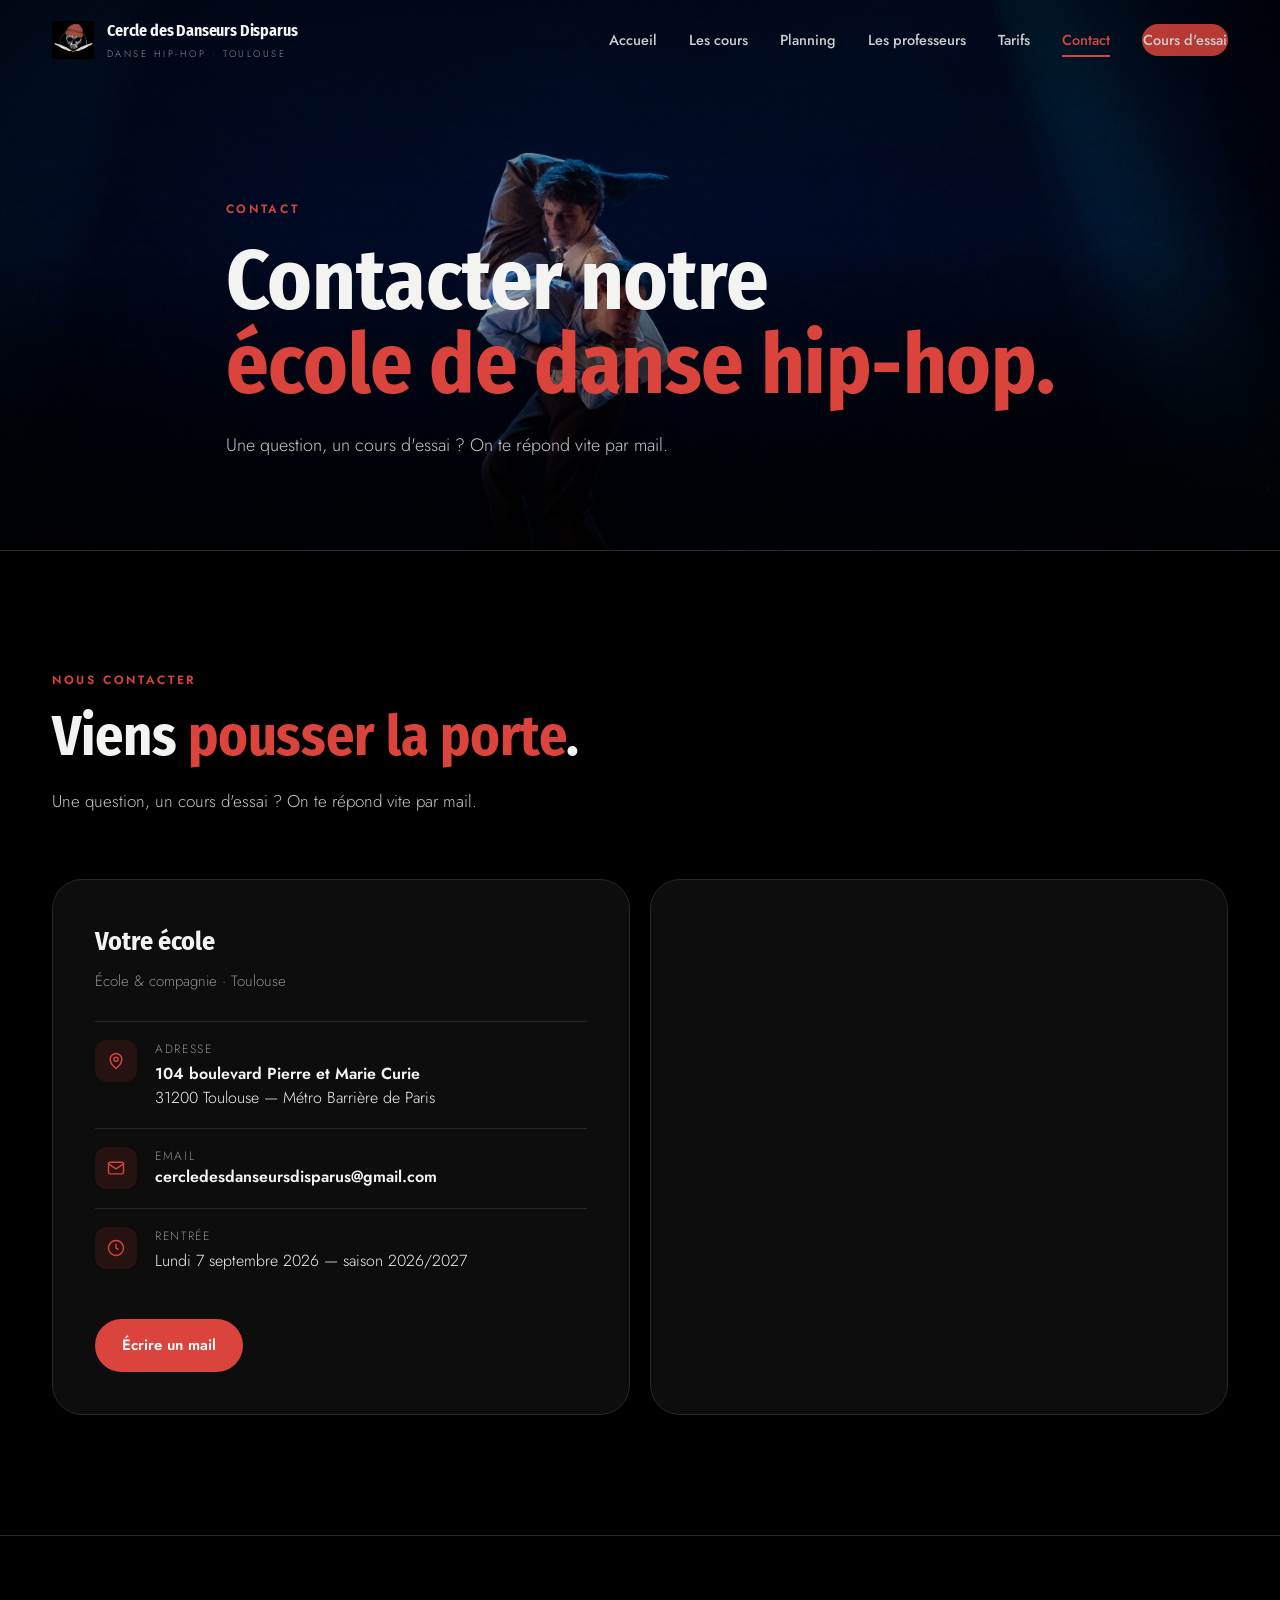
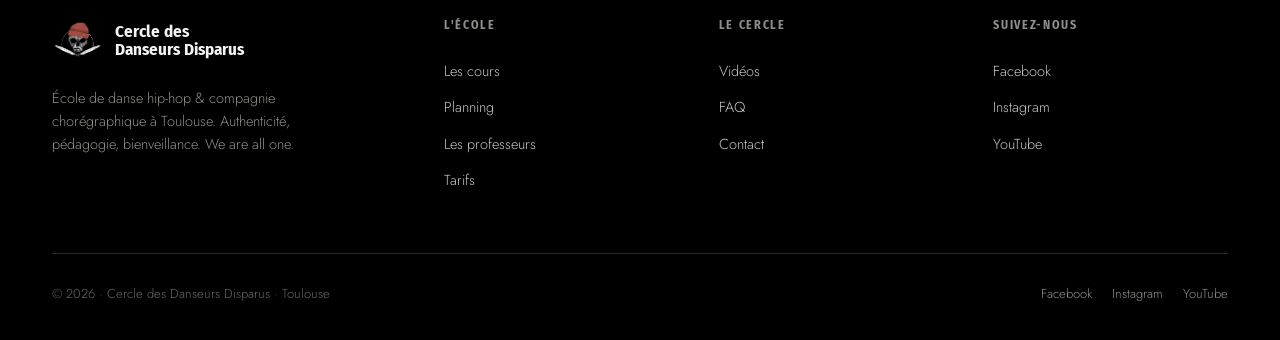
==== contact.html @ e3a316b2 "Add files via upload" ====
<!DOCTYPE html>
<html lang="fr">
<head>
<meta charset="UTF-8" />
<meta name="viewport" content="width=device-width, initial-scale=1.0" />
<meta name="description" content="Contactez le Cercle des Danseurs Disparus, école de danse hip-hop à Toulouse : adresse, email et plan d'accès pour réserver votre cours d'essai gratuit." />
<title>Contact — École de Danse Hip-Hop à Toulouse | Le Cercle</title>
<link rel="icon" href="assets/logo.png" type="image/png" />
<link rel="canonical" href="https://cercledesdanseursdisparus.fr/contact.html" />
<meta property="og:type" content="website" />
<meta property="og:site_name" content="Cercle des Danseurs Disparus" />
<meta property="og:title" content="Contact — École de Danse Hip-Hop à Toulouse | Le Cercle" />
<meta property="og:description" content="Contactez le Cercle des Danseurs Disparus, école de danse hip-hop à Toulouse : adresse, email et plan d'accès pour réserver votre cours d'essai gratuit." />
<meta property="og:image" content="https://cercledesdanseursdisparus.fr/assets/gal-21.jpg" />
<meta property="og:url" content="https://cercledesdanseursdisparus.fr/contact.html" />
<meta property="og:locale" content="fr_FR" />
<meta name="twitter:card" content="summary_large_image" />
<meta name="twitter:title" content="Contact — École de Danse Hip-Hop à Toulouse | Le Cercle" />
<meta name="twitter:description" content="Contactez le Cercle des Danseurs Disparus, école de danse hip-hop à Toulouse : adresse, email et plan d'accès pour réserver votre cours d'essai gratuit." />
<meta name="twitter:image" content="https://cercledesdanseursdisparus.fr/assets/gal-21.jpg" />
<script type="application/ld+json">
{
  "@context": "https://schema.org",
  "@type": ["EducationalOrganization", "LocalBusiness"],
  "@id": "https://cercledesdanseursdisparus.fr/#organization",
  "name": "Cercle des Danseurs Disparus",
  "alternateName": "C3D",
  "description": "\u00c9cole de danse hip-hop et compagnie chor\u00e9graphique \u00e0 Toulouse depuis 2015 : break, house, urban contemporain, floorwork et \u00e9veil danse pour enfants, ados et adultes.",
  "url": "https://cercledesdanseursdisparus.fr/",
  "logo": "https://cercledesdanseursdisparus.fr/assets/logo.png",
  "image": "https://cercledesdanseursdisparus.fr/assets/gal-13.jpg",
  "email": "cercledesdanseursdisparus@gmail.com",
  "foundingDate": "2015",
  "address": {
    "@type": "PostalAddress",
    "streetAddress": "104 boulevard Pierre et Marie Curie",
    "postalCode": "31200",
    "addressLocality": "Toulouse",
    "addressCountry": "FR"
  },
  "areaServed": { "@type": "City", "name": "Toulouse" },
  "sameAs": [
    "https://www.facebook.com/p/Cercle-des-danseurs-disparus",
    "https://www.instagram.com/cercledesdanseursdisparus/",
    "https://www.youtube.com/@cercledesdanseursdisparus2920"
  ]
}
</script>
<link rel="stylesheet" href="moderne.css" />
</head>
<body>

<header class="mnav">
  <div class="mnav-in">
    <a class="mbrand" href="index.html"><img src="assets/logo.png" alt="C3D" /><div><b>Cercle des Danseurs Disparus</b><span>Danse hip-hop · Toulouse</span></div></a>
    <nav class="mmenu">
      <a href="index.html">Accueil</a>
      <a href="cours.html">Les cours</a>
      <a href="planning.html">Planning</a>
      <a href="professeurs.html">Les professeurs</a>
      <a href="tarifs.html">Tarifs</a>
      <a href="contact.html" class="active">Contact</a>
      <a class="btn btn-red" href="contact.html">Cours d'essai</a>
    </nav>
    <button class="mburger" aria-label="Menu">☰</button>
  </div>
</header>

<!-- PAGE HEADER -->
<section class="phead has-photo">
  <div class="phead-bg"><img src="assets/gal-21.jpg" alt="Le Cercle des Danseurs Disparus"  loading="eager" fetchpriority="high" /></div>
  <div class="container">
    <span class="kicker">Contact</span>
    <h1>Contacter notre <br /><em>école de danse hip-hop.</em></h1>
    <p>Une question, un cours d'essai ? On te répond vite par mail.</p>
  </div>
</section>

<!-- CONTACT -->
<section class="section" id="contact">
  <div class="container">
    <div class="shead reveal">
      <span class="kicker">Nous contacter</span>
      <h2>Viens <em>pousser la porte</em>.</h2>
      <p>Une question, un cours d'essai ? On te répond vite par mail.</p>
    </div>
    <div class="contact-grid reveal">
      <div class="cbox">
        <h3>Votre école</h3>
        <div class="sub">École &amp; compagnie · Toulouse</div>
        <div class="crow"><span class="ci"><svg viewBox="0 0 24 24"><path d="M12 21s-7-5.5-7-11a7 7 0 0 1 14 0c0 5.5-7 11-7 11z"/><circle cx="12" cy="10" r="2.5"/></svg></span><div><div class="k">Adresse</div><div class="v"><b>104 boulevard Pierre et Marie Curie</b><br />31200 Toulouse — Métro Barrière de Paris</div></div></div>
        <div class="crow"><span class="ci"><svg viewBox="0 0 24 24"><rect x="3" y="5" width="18" height="14" rx="2"/><path d="M3 7l9 6 9-6"/></svg></span><div><div class="k">Email</div><a class="v" href="mailto:cercledesdanseursdisparus@gmail.com"><b>cercledesdanseursdisparus@gmail.com</b></a></div></div>
        <div class="crow"><span class="ci"><svg viewBox="0 0 24 24"><circle cx="12" cy="12" r="9"/><path d="M12 7v5l3 2"/></svg></span><div><div class="k">Rentrée</div><div class="v">Lundi 7 septembre 2026 — saison 2026/2027</div></div></div>
        <div class="cbtns">
          <a class="btn btn-red" href="mailto:cercledesdanseursdisparus@gmail.com">Écrire un mail</a>
        </div>
      </div>
      <div class="cmap">
        <iframe title="Plan d'accès" loading="lazy" src="https://maps.google.com/maps?q=104%20boulevard%20Pierre%20et%20Marie%20Curie%2031200%20Toulouse&t=&z=15&ie=UTF8&iwloc=&output=embed"></iframe>
      </div>
    </div>
  </div>
</section>

<footer class="mfoot">
  <div class="container">
    <div class="mfoot-top">
      <div>
        <div class="fb"><img src="assets/logo.png" alt="C3D" /><b>Cercle des<br />Danseurs Disparus</b></div>
        <p class="fdesc">École de danse hip-hop &amp; compagnie chorégraphique à Toulouse. Authenticité, pédagogie, bienveillance. We are all one.</p>
      </div>
      <div class="fcol"><h5>L'école</h5><a href="cours.html">Les cours</a><a href="planning.html">Planning</a><a href="professeurs.html">Les professeurs</a><a href="tarifs.html">Tarifs</a></div>
      <div class="fcol"><h5>Le Cercle</h5><a href="index.html#videos">Vidéos</a><a href="index.html#faq">FAQ</a><a href="contact.html">Contact</a></div>
      <div class="fcol"><h5>Suivez-nous</h5><a href="https://www.facebook.com/p/Cercle-des-danseurs-disparus" target="_blank" rel="noopener">Facebook</a><a href="https://www.instagram.com/cercledesdanseursdisparus/" target="_blank" rel="noopener">Instagram</a><a href="https://www.youtube.com/@cercledesdanseursdisparus2920" target="_blank" rel="noopener">YouTube</a></div>
    </div>
    <div class="mfoot-bot">
      <span>© 2026 · Cercle des Danseurs Disparus · Toulouse</span>
      <div class="socials"><a href="https://www.facebook.com/p/Cercle-des-danseurs-disparus" target="_blank" rel="noopener">Facebook</a><a href="https://www.instagram.com/cercledesdanseursdisparus/" target="_blank" rel="noopener">Instagram</a><a href="https://www.youtube.com/@cercledesdanseursdisparus2920" target="_blank" rel="noopener">YouTube</a></div>
    </div>
  </div>
</footer>


<script src="moderne.js"></script>
</body>
</html>
---- moderne.css ----
/* ============ C3D · Proposition Moderne · feuille partagée ============ */
@import url('https://fonts.googleapis.com/css2?family=Fira+Sans+Condensed:wght@300;400;500;600;700&family=Jost:wght@300;400;500;600&display=swap');

:root{
  --ink:#000000;
  --coal:#0d0d0d;
  --coal2:#181818;
  --paper:#f3f3f1;
  --paper2:#e7e7e3;
  --white:#fff;
  --red:#da443c;
  --rust:#b5352c;
  --ember:#e8736a;
  --line:#272727;
  --line-soft:rgba(243,243,241,.12);
  --mut:#8f8f8a;
  --mut2:#666662;
  /* compagnie (code couleur cassé) */
  --bone:#f4f4f2;
  --bone2:#e3e3df;
  --umber:#0f0f0f;
  --sand:#da443c;
  --r:22px;
  --rl:30px;
  --maxw:1240px;
  --ease:cubic-bezier(.22,.61,.36,1);
}
*{margin:0;padding:0;box-sizing:border-box}
html{scroll-behavior:smooth}
body{
  background:var(--ink);color:var(--paper);
  font-family:'Jost',system-ui,sans-serif;font-weight:300;
  -webkit-font-smoothing:antialiased;overflow-x:hidden;line-height:1.55;
}
a{color:inherit;text-decoration:none}
img{display:block;max-width:100%}
.display{font-family:'Fira Sans Condensed',sans-serif}
.serif{font-family:'Fira Sans Condensed',sans-serif}
.red{color:var(--red)}
.container{max-width:var(--maxw);margin:0 auto;padding:0 32px}
.kicker{font-size:12px;font-weight:600;letter-spacing:.22em;text-transform:uppercase;color:var(--red)}
.kicker.muted{color:var(--mut)}

/* ---------- buttons ---------- */
.btn{font-family:'Jost';font-weight:600;font-size:15px;padding:14px 26px;border-radius:999px;
  display:inline-flex;align-items:center;gap:10px;transition:.25s var(--ease);cursor:pointer;border:1px solid transparent;white-space:nowrap}
.btn .ar{transition:transform .25s var(--ease)}
.btn:hover .ar{transform:translateX(4px)}
.btn-red{background:var(--red);color:#fff}
.btn-red:hover{background:var(--rust)}
.btn-light{background:var(--paper);color:var(--ink)}
.btn-light:hover{background:#fff}
.btn-ghost{border-color:var(--line-soft);color:var(--paper)}
.btn-ghost:hover{border-color:var(--paper);background:rgba(244,241,234,.05)}
.btn-dark{background:var(--ink);color:#fff}
.btn-dark:hover{background:var(--coal2)}

/* ---------- nav ---------- */
.mnav{position:fixed;top:0;left:0;right:0;z-index:80;transition:background .35s,border-color .35s,backdrop-filter .35s;border-bottom:1px solid transparent}
.mnav.solid{background:rgba(12,11,10,.8);backdrop-filter:blur(14px);border-bottom-color:var(--line-soft)}
.mnav-in{display:flex;align-items:center;justify-content:space-between;height:80px;max-width:var(--maxw);margin:0 auto;padding:0 32px}
.mbrand{display:flex;align-items:center;gap:13px}
.mbrand img{width:42px;height:42px;object-fit:contain}
.mbrand b{font-family:'Fira Sans Condensed',sans-serif;font-weight:700;font-size:16px;letter-spacing:-.01em;line-height:1}
.mbrand span{font-size:9.5px;letter-spacing:.26em;color:var(--mut);text-transform:uppercase;display:block;margin-top:3px}
.mmenu{display:flex;align-items:center;gap:32px}
.mmenu a{font-size:14.5px;font-weight:500;color:var(--paper);opacity:.84;transition:.2s;position:relative;padding:4px 0}
.mmenu a:hover,.mmenu a.active{opacity:1;color:var(--red)}
.mmenu a.active::after{content:"";position:absolute;left:0;right:0;bottom:-2px;height:2px;background:var(--red)}
.mburger{display:none;background:none;border:0;color:var(--paper);font-size:24px;cursor:pointer}
@media(max-width:920px){
  .mmenu{position:fixed;inset:80px 0 auto 0;flex-direction:column;gap:0;background:rgba(12,11,10,.97);backdrop-filter:blur(14px);
    padding:14px 0 24px;border-bottom:1px solid var(--line-soft);transform:translateY(-120%);transition:transform .4s var(--ease);align-items:stretch}
  .mmenu.open{transform:none}
  .mmenu a{padding:16px 32px;font-size:18px;border-top:1px solid var(--line-soft)}
  .mmenu .btn{margin:14px 32px 0}
  .mburger{display:block}
}

/* ---------- hero ---------- */
.mhero{position:relative;min-height:100svh;display:flex;align-items:flex-end;overflow:hidden}
.mhero .ph,.mhero .hbg{position:absolute;inset:0;z-index:0}
.mhero .hbg img{width:100%;height:100%;object-fit:cover;object-position:center 25%;filter:contrast(1.08) brightness(.78)}
.mhero .fade{position:absolute;inset:0;z-index:1;
  background:linear-gradient(180deg,rgba(0,0,0,.55) 0%,rgba(0,0,0,.05) 26%,rgba(0,0,0,.15) 55%,rgba(0,0,0,.82) 90%,#000 100%)}
.mhero .fade::after{content:"";position:absolute;inset:0;background:radial-gradient(130% 80% at 15% 90%,rgba(0,0,0,.45),transparent 55%)}
.mhero-in{position:relative;z-index:2;width:100%;padding-bottom:78px;padding-top:120px}
.mhero .kicker{margin-bottom:22px}
.mhero h1{font-family:'Fira Sans Condensed',sans-serif;font-weight:700;font-size:clamp(46px,8.2vw,108px);line-height:.98;letter-spacing:-.005em;max-width:16ch}
.mhero h1 em{font-style:normal;color:var(--red)}
.mhero p{margin-top:26px;font-size:clamp(16px,1.7vw,20px);color:#dadada;max-width:540px;line-height:1.6}
.mhero .acts{margin-top:36px;display:flex;gap:14px;flex-wrap:wrap}
.mhero .scrolltag{position:absolute;right:32px;bottom:40px;z-index:2;writing-mode:vertical-rl;font-size:11px;letter-spacing:.28em;text-transform:uppercase;color:var(--mut);display:flex;align-items:center;gap:14px}
.mhero .scrolltag i{width:1px;height:46px;background:linear-gradient(var(--red),transparent)}
@media(max-width:760px){.mhero .scrolltag{display:none}}

/* ---------- section scaffolding ---------- */
.section{padding:120px 0}
.section.tight{padding:90px 0}
.section.coal{background:var(--coal)}
/* ---- sections à fond clair (rythme noir/blanc de la charte) ---- */
.section.light{
  background:#f3f3f1;color:#2a2820;
  --paper:#0b0b0b;--ink:#ffffff;--coal:#ffffff;--coal2:#f6f6f3;
  --line:#deded8;--mut:#6c6960;--mut2:#94918a;--white:#000;
}
.section.light h2,.section.light h3,.section.light h4{color:#0a0a0a}
.section.light p{color:#4f4d46}
.section.light .shead p{color:#56544d}
/* intro / CTA vers tarifs (page planning) */
.ptcta{display:flex;align-items:center;justify-content:space-between;gap:48px;flex-wrap:wrap}
.ptcta.center{justify-content:center;text-align:center;flex-direction:column}
.ptcta.center .ptcta-act{flex-direction:row}
.ptcta-txt{max-width:640px}
.ptcta-txt .kicker{display:block;margin-bottom:14px}
.ptcta-txt h2{font-family:'Fira Sans Condensed',sans-serif;font-weight:700;font-size:clamp(26px,3.4vw,42px);line-height:1.05;letter-spacing:-.005em;margin-bottom:14px}
.ptcta-txt p{font-size:16.5px;line-height:1.7}
.ptcta-act{display:flex;flex-direction:column;gap:12px;min-width:240px}
.ptcta-act .btn{justify-content:center}
@media(max-width:760px){.ptcta-act{width:100%}}
/* photos profils (page profs) */
.profile .pphoto img{width:100%;height:100%;position:absolute;inset:0;object-fit:cover;object-position:center 42%;filter:grayscale(1) contrast(1.05)}
/* rangée professeurs (accueil) */
.prow{display:grid;grid-template-columns:repeat(4,1fr);gap:22px}
.pcard{display:block;text-decoration:none;color:inherit}
.pcard-img{position:relative;aspect-ratio:4/5;border-radius:var(--rl);overflow:hidden;background:#000;border:1px solid var(--line)}
.pcard-img img{width:100%;height:100%;object-fit:cover;object-position:center 28%;filter:grayscale(1) contrast(1.05);transition:transform .55s var(--ease)}
.pcard:hover .pcard-img img{transform:scale(1.05)}
.pcard-img::after{content:"";position:absolute;inset:0;background:linear-gradient(180deg,transparent 55%,rgba(0,0,0,.55));opacity:0;transition:.3s var(--ease)}
.pcard:hover .pcard-img::after{opacity:1}
.pcard-meta{margin-top:16px}
.pcard-meta b{font-family:'Fira Sans Condensed',sans-serif;font-weight:700;font-size:20px;display:block;transition:color .2s var(--ease)}
.pcard:hover .pcard-meta b{color:var(--red)}
.pcard-meta span{font-size:13px;color:var(--mut);letter-spacing:.02em}
@media(max-width:640px){.prow{grid-template-columns:1fr}}
@media(max-width:900px) and (min-width:641px){.prow{grid-template-columns:repeat(2,1fr)}}
.shead{max-width:760px;margin-bottom:64px}
.shead.center{margin-left:auto;margin-right:auto;text-align:center}
.shead .kicker{display:block;margin-bottom:18px}
.shead h2{font-family:'Fira Sans Condensed',sans-serif;font-weight:700;font-size:clamp(32px,4.8vw,56px);line-height:1.05;letter-spacing:-.005em}
.shead h2 em{font-style:normal;color:var(--red)}
.shead p{margin-top:20px;font-size:17px;color:#c6c6c6;line-height:1.65}

/* ---------- placeholders & media ---------- */
.ph{position:relative;background:repeating-linear-gradient(135deg,#101010 0 14px,#161616 14px 28px);border:1px solid var(--line);overflow:hidden}
.ph::before{content:attr(data-label);position:absolute;top:50%;left:50%;transform:translate(-50%,-50%);font-size:11px;letter-spacing:.16em;
  color:var(--mut);text-transform:uppercase;text-align:center;background:rgba(12,11,10,.55);padding:8px 14px;border-radius:100px;white-space:nowrap}
.ph.dot::after{content:"";position:absolute;inset:0;background-image:radial-gradient(rgba(244,241,234,.05) 1px,transparent 1px);background-size:14px 14px}
.media{position:relative;border-radius:var(--rl);overflow:hidden;background:#000}
.media img{width:100%;height:100%;object-fit:cover;filter:contrast(1.03)}
.media iframe{position:absolute;inset:0;width:100%;height:100%;border:0;display:block}
.split .media.media-video{aspect-ratio:16/9}

/* ---------- école split ---------- */
.split{display:grid;grid-template-columns:1.02fr .98fr;gap:72px;align-items:center}
.split.rev{direction:rtl}.split.rev>*{direction:ltr}
.split .media{aspect-ratio:5/6;border-radius:var(--rl)}
.split h3{font-family:'Fira Sans Condensed',sans-serif;font-weight:700;font-size:clamp(28px,3.6vw,42px);line-height:1.08;letter-spacing:-.02em;margin-bottom:24px}
.split h3 em{font-style:normal;color:var(--red)}
.split p{font-size:16.5px;line-height:1.8;color:#c9c9c9;margin-bottom:18px}
.split p b{color:var(--white);font-weight:600}
.vlist{list-style:none;margin-top:30px;display:grid;gap:2px}
.vlist li{display:flex;gap:16px;align-items:flex-start;padding:16px 0;border-top:1px solid var(--line)}
.vlist li .vi{font-family:'Fira Sans Condensed',sans-serif;font-weight:700;color:var(--red);font-size:14px;min-width:30px}
.vlist li .vt b{display:block;font-weight:600;font-size:15.5px;color:var(--white)}
.vlist li .vt span{font-size:14px;color:var(--mut)}
@media(max-width:900px){.split{grid-template-columns:1fr;gap:40px}.split.rev{direction:ltr}}
.waeo{font-family:'Fira Sans Condensed',sans-serif;font-weight:700;font-size:20px;color:var(--red);letter-spacing:.02em;margin-top:8px}

/* exergue Ifrah */
.equote{margin:84px auto 0;max-width:920px;text-align:center;position:relative;padding:0 20px}
.equote::before{content:"\201C";display:block;font-family:'Fira Sans Condensed',sans-serif;font-size:90px;line-height:.5;color:var(--red);margin-bottom:22px}
.equote blockquote{font-family:'Fira Sans Condensed',sans-serif;font-weight:500;font-size:clamp(22px,2.7vw,30px);line-height:1.32;letter-spacing:.005em;margin:0;color:var(--paper)}
.equote figcaption{margin-top:26px;font-size:13px;letter-spacing:.18em;text-transform:uppercase;color:var(--mut)}

/* encart rentrée */
.rentree-band{margin-top:84px;display:grid;grid-template-columns:1.6fr 1fr;gap:0;border:1px solid var(--line);border-top:4px solid var(--red);border-radius:var(--rl);overflow:hidden;background:var(--coal)}
.rb-main{padding:42px 44px}
.rb-main h4{font-family:'Fira Sans Condensed',sans-serif;font-weight:700;font-size:clamp(24px,3vw,34px);line-height:1.06;margin:16px 0 16px;letter-spacing:.005em}
.rb-main h4 em{font-style:normal;color:var(--red)}
.rb-main p{font-size:16px;line-height:1.7;color:#c9c9c9;margin-bottom:12px}
.rb-main p b{color:var(--paper);font-weight:600}
.rb-sub{color:var(--mut)!important}
.rb-acts{display:flex;flex-wrap:wrap;gap:12px;margin-top:24px}
.rb-new{padding:42px 38px;background:rgba(218,68,60,.07);border-left:1px solid var(--line);display:flex;flex-direction:column;justify-content:center}
.rb-new .nt{font-family:'Jost',sans-serif;font-size:11px;font-weight:600;letter-spacing:.22em;text-transform:uppercase;color:var(--red)}
.rb-new>b{font-family:'Fira Sans Condensed',sans-serif;font-weight:700;font-size:30px;margin:8px 0 14px;line-height:1}
.rb-new p{font-size:15px;line-height:1.6;color:#c9c9c9;margin:0}
.rb-new p b{color:var(--paper);font-weight:600}
.rb-when{margin-top:18px;align-self:flex-start;background:var(--red);color:#fff;font-family:'Fira Sans Condensed',sans-serif;font-weight:600;font-size:15px;padding:8px 16px;border-radius:7px}
@media(max-width:760px){.rentree-band{grid-template-columns:1fr}.rb-new{border-left:0;border-top:1px solid var(--line)}.rb-main{padding:34px 26px}.rb-new{padding:34px 26px}}

/* ---------- videos ---------- */
.vgrid{display:grid;grid-template-columns:repeat(12,1fr);gap:18px}
.vcard{position:relative;border-radius:var(--r);overflow:hidden;border:1px solid var(--line);display:block;cursor:pointer;background:#000}
.vcard.feat{grid-column:span 7;aspect-ratio:16/10}
.vcard.small{grid-column:span 5;aspect-ratio:16/10}
.vcard.third{grid-column:span 4;aspect-ratio:4/3}
.vcard .ph{position:absolute;inset:0;border:0}
.vcard .scrim{position:absolute;inset:0;background:linear-gradient(180deg,transparent 40%,rgba(12,11,10,.85));z-index:1}
.vcard .play{position:absolute;top:50%;left:50%;transform:translate(-50%,-50%);z-index:2;width:64px;height:64px;border-radius:50%;
  background:rgba(209,68,58,.92);display:flex;align-items:center;justify-content:center;transition:.3s var(--ease)}
.vcard:hover .play{transform:translate(-50%,-50%) scale(1.1);background:var(--red)}
.vcard .play::after{content:"";border-left:16px solid #fff;border-top:10px solid transparent;border-bottom:10px solid transparent;margin-left:4px}
.vcard .meta{position:absolute;left:20px;bottom:18px;right:20px;z-index:2}
.vcard .meta .t{font-family:'Fira Sans Condensed',sans-serif;font-weight:600;font-size:18px}
.vcard .meta .s{font-size:13px;color:var(--mut);margin-top:3px}
.vcard .tag{position:absolute;top:16px;left:16px;z-index:2;font-size:11px;font-weight:600;letter-spacing:.1em;text-transform:uppercase;
  background:var(--red);color:#fff;padding:5px 11px;border-radius:100px}
@media(max-width:760px){.vcard.feat,.vcard.small,.vcard.third{grid-column:span 12;aspect-ratio:16/10}}
.vcard.video{cursor:default}
.vcard.video iframe{position:absolute;inset:0;width:100%;height:100%;border:0;z-index:1}
.vcard.video .tag{z-index:3}
.vgrid.vids{grid-template-columns:repeat(3,1fr)}
.vgrid.vids .vcard{aspect-ratio:16/9}
@media(max-width:760px){.vgrid.vids{grid-template-columns:1fr}}
.pgal{margin-top:22px;display:grid;grid-template-columns:repeat(6,1fr);gap:14px}
.pg-item{border-radius:var(--rl);overflow:hidden;background:#000;aspect-ratio:1/1}
.pg-item img{width:100%;height:100%;object-fit:cover;filter:grayscale(.15) contrast(1.05);transition:transform .5s var(--ease)}
.pg-item:hover img{transform:scale(1.06)}
@media(max-width:1024px){.pgal{grid-template-columns:repeat(4,1fr)}}
@media(max-width:700px){.pgal{grid-template-columns:repeat(3,1fr)}}
@media(max-width:480px){.pgal{grid-template-columns:repeat(2,1fr)}}
.tband{width:100%;height:46vh;min-height:320px;max-height:520px;overflow:hidden}
.tband img{width:100%;height:100%;object-fit:cover}

/* ---------- pour qui ---------- */
.audiences{display:flex;flex-wrap:wrap;gap:12px}
.aud{display:flex;align-items:center;gap:12px;background:var(--coal2);border:1px solid var(--line);border-radius:100px;padding:12px 22px 12px 14px;transition:.25s}
.aud:hover{border-color:var(--red);transform:translateY(-2px)}
.aud .n{font-family:'Fira Sans Condensed',sans-serif;font-weight:700;font-size:13px;color:var(--red);background:rgba(209,68,58,.12);width:30px;height:30px;border-radius:50%;display:flex;align-items:center;justify-content:center}
.aud .t b{display:block;font-weight:600;font-size:15px}
.aud .t span{font-size:12.5px;color:var(--mut)}
.styleline{margin-top:46px;padding-top:38px;border-top:1px solid var(--line);display:flex;gap:40px;align-items:flex-start;flex-wrap:wrap}
.styleline .lab{font-size:13px;letter-spacing:.18em;text-transform:uppercase;color:var(--mut);min-width:120px;padding-top:8px}
.stags{display:flex;flex-wrap:wrap;gap:10px 8px;flex:1}
.stags a,.stags span{font-family:'Fira Sans Condensed',sans-serif;font-weight:600;font-size:clamp(18px,2.4vw,26px);color:var(--paper);padding:4px 4px;letter-spacing:-.01em;transition:.2s;position:relative}
.stags a:hover{color:var(--red)}
.stags .dot{color:var(--mut2);font-weight:400}

/* ---------- FAQ ---------- */
.faq{max-width:860px;margin:0 auto;border-top:1px solid var(--line)}
.faq details{border-bottom:1px solid var(--line)}
.faq summary{list-style:none;cursor:pointer;padding:26px 0;display:flex;justify-content:space-between;align-items:center;gap:24px;
  font-family:'Fira Sans Condensed',sans-serif;font-weight:600;font-size:clamp(18px,2.2vw,22px);transition:color .2s}
.faq summary::-webkit-details-marker{display:none}
.faq summary:hover{color:var(--red)}
.faq summary .ic{position:relative;width:22px;height:22px;flex:none}
.faq summary .ic::before,.faq summary .ic::after{content:"";position:absolute;background:var(--red);transition:transform .3s var(--ease)}
.faq summary .ic::before{top:10px;left:0;width:22px;height:2px}
.faq summary .ic::after{top:0;left:10px;width:2px;height:22px}
.faq details[open] summary .ic::after{transform:scaleY(0)}
.faq details[open] summary{color:var(--red)}
.faq .ans{padding:0 60px 28px 0;color:#c4c4c4;font-size:16px;line-height:1.75}

/* ---------- compagnie (CODE COULEUR CASSÉ) ---------- */
.compagnie{background:var(--bone);color:var(--umber);position:relative;overflow:hidden}
.compagnie .container{position:relative;z-index:1}
.compagnie .badge{display:inline-flex;align-items:center;gap:10px;font-size:12px;font-weight:600;letter-spacing:.22em;text-transform:uppercase;color:var(--sand);margin-bottom:26px}
.compagnie .badge::before{content:"";width:34px;height:1px;background:var(--sand)}
.cmp-grid{display:grid;grid-template-columns:1.1fr .9fr;gap:70px;align-items:center}
.compagnie h2{font-family:'Fira Sans Condensed',sans-serif;font-weight:400;font-size:clamp(40px,6vw,76px);line-height:1.02;letter-spacing:-.01em}
.compagnie h2 em{font-style:italic}
.compagnie .lead{font-family:'Fira Sans Condensed',sans-serif;font-size:clamp(20px,2.4vw,26px);font-style:italic;color:#4a4a48;margin:26px 0 22px;line-height:1.4}
.compagnie p{font-size:16px;line-height:1.8;color:#4d4d4a;margin-bottom:18px;max-width:46ch}
.compagnie .cmeta{display:flex;gap:46px;margin:34px 0;flex-wrap:wrap}
.compagnie .cmeta .k{font-size:11px;letter-spacing:.2em;text-transform:uppercase;color:var(--sand)}
.compagnie .cmeta .v{font-family:'Fira Sans Condensed',sans-serif;font-size:30px;margin-top:6px;color:var(--umber)}
.compagnie .btn-umber{background:var(--umber);color:var(--bone);border-radius:999px}
.compagnie .btn-umber:hover{background:#000}
.compagnie .ph{background:repeating-linear-gradient(135deg,#e4e4e0 0 14px,#dcdcd7 14px 28px);border-color:var(--bone2)}
.compagnie .ph::before{color:#8a8a85;background:rgba(231,224,210,.6)}
.compagnie .cmp-media{aspect-ratio:4/5;border-radius:var(--rl);overflow:hidden}
.compagnie .cmp-media img{filter:grayscale(1) contrast(1.05)}
.compagnie .switchnote{position:absolute;top:26px;right:32px;font-size:11px;letter-spacing:.12em;text-transform:uppercase;color:#a99a80}
@media(max-width:900px){.cmp-grid{grid-template-columns:1fr;gap:44px}.compagnie .switchnote{display:none}}

/* ---------- contact ---------- */
.contact-grid{display:grid;grid-template-columns:1fr 1fr;gap:20px}
.cbox{background:var(--coal);border:1px solid var(--line);border-radius:var(--rl);padding:42px}
.cbox h3{font-family:'Fira Sans Condensed',sans-serif;font-weight:700;font-size:26px;margin-bottom:8px}
.cbox .sub{color:var(--mut);font-size:15px;margin-bottom:28px}
.crow{display:flex;gap:18px;padding:18px 0;border-top:1px solid var(--line);align-items:flex-start}
.crow:first-of-type{border-top:0}
.crow .ci{width:42px;height:42px;border-radius:12px;background:rgba(209,68,58,.12);color:var(--red);display:flex;align-items:center;justify-content:center;flex:none}
.crow .ci svg{width:20px;height:20px;stroke:var(--red);fill:none;stroke-width:1.7}
.crow .k{font-size:12px;letter-spacing:.14em;text-transform:uppercase;color:var(--mut)}
.crow .v{font-size:16px;margin-top:3px;line-height:1.5}
.crow .v b{font-weight:600}
.crow a.v:hover{color:var(--red)}
.cbtns{display:flex;gap:12px;flex-wrap:wrap;margin-top:28px}
.cmap{border-radius:var(--rl);overflow:hidden;border:1px solid var(--line);min-height:420px;background:var(--coal)}
.cmap iframe{width:100%;height:100%;min-height:420px;border:0;filter:grayscale(1) invert(.9) contrast(.9)}
@media(max-width:860px){.contact-grid{grid-template-columns:1fr}}

/* ---------- footer ---------- */
.mfoot{background:var(--ink);border-top:1px solid var(--line);padding:80px 0 36px}
.mfoot-top{display:grid;grid-template-columns:1.5fr 1fr 1fr 1fr;gap:40px;padding-bottom:54px;border-bottom:1px solid var(--line)}
.mfoot .fb{display:flex;align-items:center;gap:13px;margin-bottom:20px}
.mfoot .fb img{width:50px;height:50px;object-fit:contain}
.mfoot .fb b{font-family:'Fira Sans Condensed',sans-serif;font-weight:700;font-size:17px;line-height:1.05}
.mfoot .fdesc{color:var(--mut);font-size:14.5px;line-height:1.6;max-width:300px}
.mfoot h5{font-family:'Fira Sans Condensed',sans-serif;font-size:12px;letter-spacing:.14em;text-transform:uppercase;color:var(--mut);margin-bottom:18px}
.mfoot .fcol a{display:block;font-size:14.5px;padding:7px 0;color:#c6c6c6;transition:.2s}
.mfoot .fcol a:hover{color:var(--red);padding-left:5px}
.mfoot-bot{display:flex;justify-content:space-between;align-items:center;padding-top:30px;flex-wrap:wrap;gap:14px;font-size:13px;color:var(--mut2)}
.mfoot-bot .socials{display:flex;gap:20px}
.mfoot-bot .socials a{color:var(--mut);transition:.2s}
.mfoot-bot .socials a:hover{color:var(--red)}
@media(max-width:760px){.mfoot-top{grid-template-columns:1fr 1fr;gap:30px}}

/* ---------- page header (cours / tarifs) ---------- */
.phead{padding:160px 0 70px;border-bottom:1px solid var(--line);position:relative;overflow:hidden}
.phead .glow{position:absolute;top:-30%;right:-10%;width:60%;height:140%;background:radial-gradient(circle,rgba(209,68,58,.16),transparent 60%);z-index:0}
.phead .container{position:relative;z-index:1}
.phead .kicker{display:block;margin-bottom:20px}
.phead h1{font-family:'Fira Sans Condensed',sans-serif;font-weight:700;font-size:clamp(44px,7vw,84px);line-height:1;letter-spacing:-.005em}
.phead h1 em{font-style:normal;color:var(--red)}
.phead p{margin-top:24px;font-size:18px;color:#c6c6c6;max-width:560px;line-height:1.65}
.phead.has-photo{padding:0;min-height:58vh;display:flex;align-items:flex-end}
.phead.has-photo .phead-bg{position:absolute;inset:0;z-index:0}
.phead.has-photo .phead-bg img{width:100%;height:100%;object-fit:cover}
.phead.has-photo .phead-bg::after{content:"";position:absolute;inset:0;background:linear-gradient(180deg,rgba(0,0,0,.7) 0%,rgba(0,0,0,.25) 45%,rgba(0,0,0,.88) 100%)}
.phead.has-photo .container{padding:200px 48px 90px;max-width:none}
.phead.has-photo p{max-width:720px}

/* ---------- switch / retour ---------- */
.switch{position:fixed;left:50%;bottom:20px;transform:translateX(-50%);z-index:90;display:flex;gap:6px;
  background:rgba(21,17,15,.92);backdrop-filter:blur(10px);border:1px solid var(--line);padding:6px;border-radius:999px}
.switch a{font-size:12.5px;font-weight:500;padding:8px 15px;color:var(--mut);border-radius:999px;transition:.2s}
.switch a.on{background:var(--red);color:#fff}
.switch a:not(.on):hover{color:var(--paper)}

/* ---------- reveal ---------- */
.reveal{opacity:0;transform:translateY(28px);transition:opacity .8s var(--ease),transform .8s var(--ease)}
.reveal.in{opacity:1;transform:none}
.reveal.d1{transition-delay:.08s}.reveal.d2{transition-delay:.16s}.reveal.d3{transition-delay:.24s}
@media(prefers-reduced-motion:reduce){.reveal{opacity:1;transform:none;transition:none}}

/* ---------- popup rentrée ---------- */
.amodal{position:fixed;inset:0;z-index:200;display:flex;align-items:center;justify-content:center;padding:24px}
.amodal[hidden]{display:none}
.amodal-bg{position:absolute;inset:0;background:rgba(0,0,0,.78);backdrop-filter:blur(4px);animation:amfade .4s var(--ease)}
.amodal-card{position:relative;width:min(460px,100%);max-height:92vh;overflow:auto;background:var(--coal);border:1px solid var(--line);border-top:4px solid var(--red);border-radius:var(--r);padding:42px 38px 34px;text-align:center;box-shadow:0 40px 90px -30px rgba(0,0,0,.9);animation:ampop .5s var(--ease)}
@keyframes amfade{from{opacity:0}to{opacity:1}}
@keyframes ampop{from{opacity:0;transform:translateY(26px) scale(.97)}to{opacity:1;transform:none}}
.amodal-x{position:absolute;top:14px;right:14px;width:36px;height:36px;border-radius:50%;border:1px solid var(--line);background:transparent;color:var(--mut);font-size:14px;cursor:pointer;transition:.2s var(--ease)}
.amodal-x:hover{background:var(--red);border-color:var(--red);color:#fff;transform:rotate(90deg)}
.amodal-kick{font-family:'Jost',sans-serif;font-size:11px;font-weight:600;letter-spacing:.26em;text-transform:uppercase;color:var(--red)}
.amodal-card h3{font-family:'Fira Sans Condensed',sans-serif;font-weight:700;font-size:30px;line-height:1.04;margin:14px 0 0;letter-spacing:.005em}
.amodal-card h3 em{font-style:normal;color:var(--red)}
.amodal-free{font-family:'Fira Sans Condensed',sans-serif;font-weight:600;font-size:17px;color:var(--paper);margin:16px 0 0}
.amodal-new{margin:22px 0 0;padding:16px 18px;border:1px dashed rgba(218,68,60,.5);border-radius:14px;background:rgba(218,68,60,.07);font-size:15px;color:var(--bone2)}
.amodal-new .nt{display:block;font-family:'Jost',sans-serif;font-size:10px;font-weight:600;letter-spacing:.2em;text-transform:uppercase;color:var(--red);margin-bottom:7px}
.amodal-new b{font-family:'Fira Sans Condensed',sans-serif;font-weight:700;font-size:19px;color:var(--paper)}
.amodal-list{list-style:none;margin:22px 0 0;padding:0;display:flex;flex-direction:column;gap:9px;text-align:left}
.amodal-list li{position:relative;padding-left:24px;font-size:14px;color:var(--bone2);line-height:1.4}
.amodal-list li::before{content:"";position:absolute;left:6px;top:7px;width:7px;height:7px;border-radius:50%;background:var(--red)}
.amodal-list li span{color:var(--mut)}
.amodal-cta-txt{font-size:14px;color:var(--mut);margin:24px 0 18px}
.amodal-card .btn{width:100%;justify-content:center}
.amodal-tag{margin-top:22px;font-family:'Fira Sans Condensed',sans-serif;font-weight:600;letter-spacing:.2em;text-transform:uppercase;font-size:12px;color:var(--mut2)}
@media(max-width:480px){.amodal-card{padding:38px 22px 28px}.amodal-card h3{font-size:25px}}
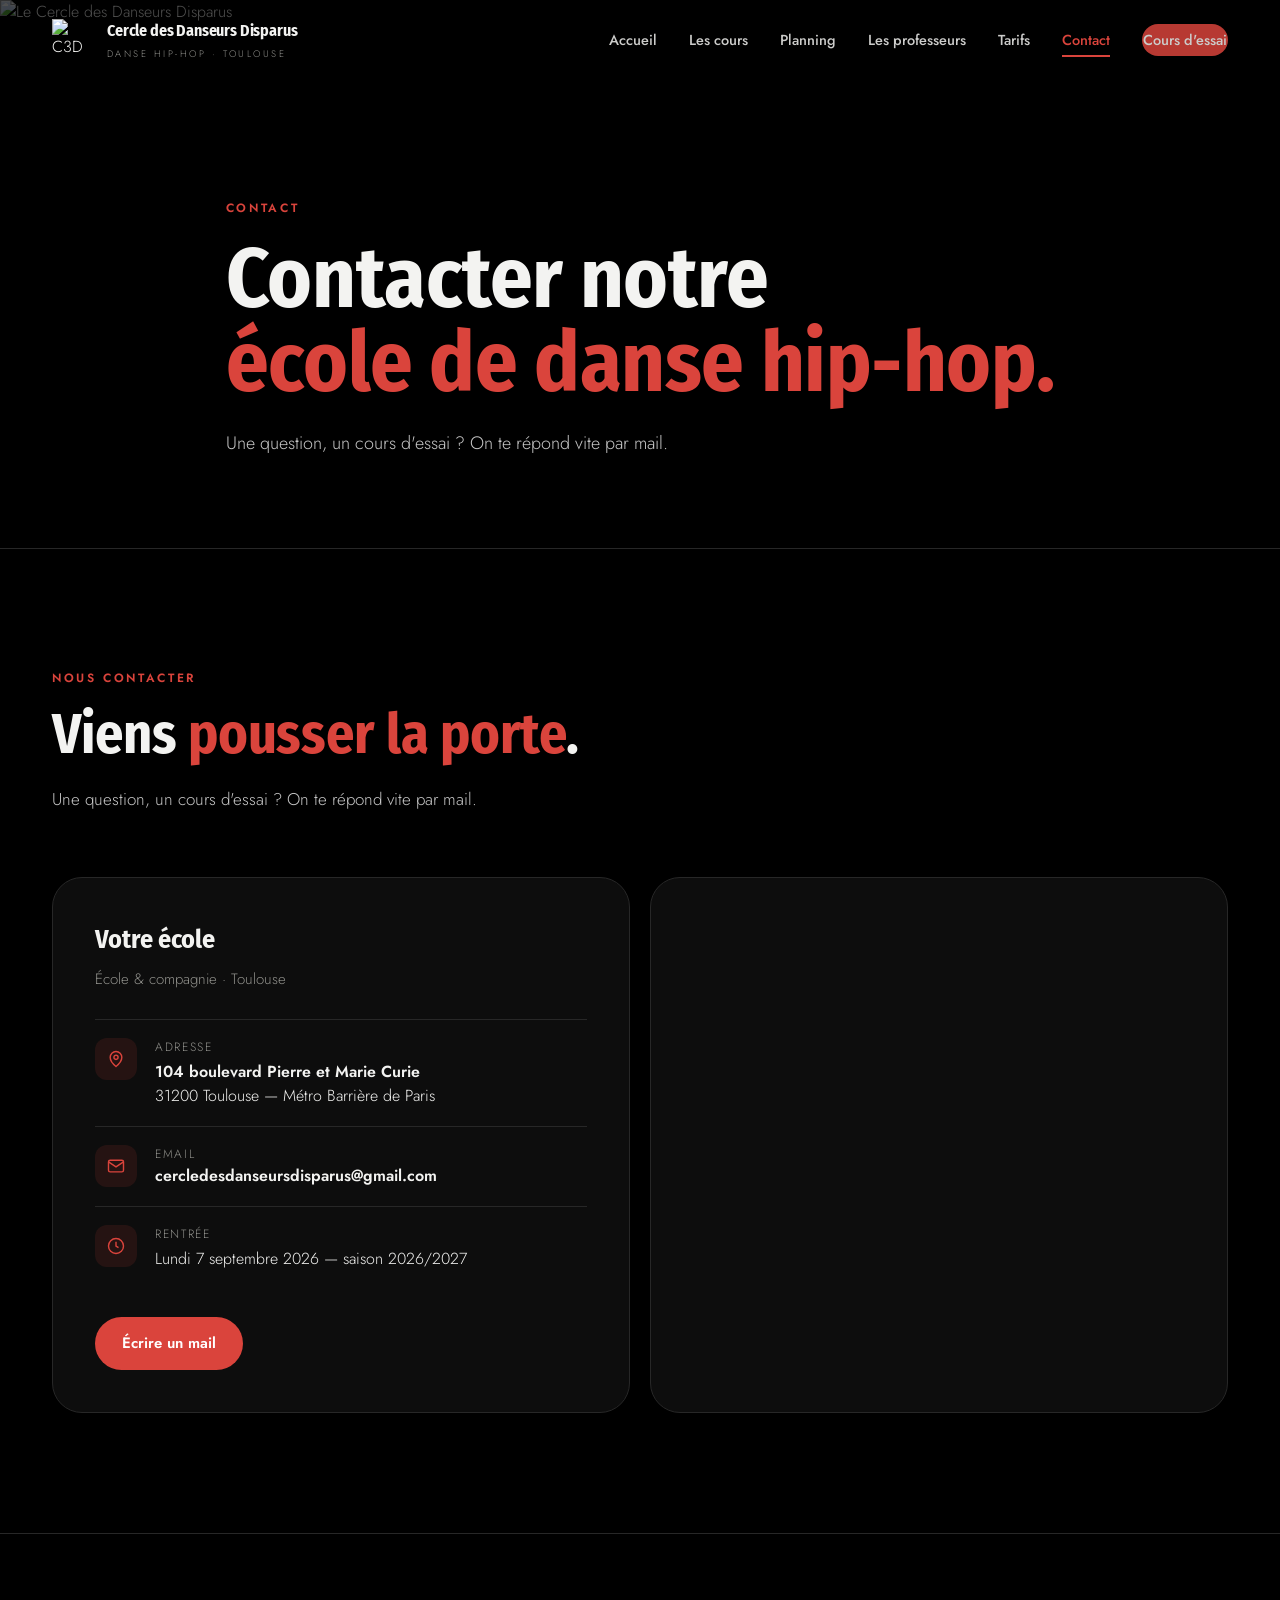
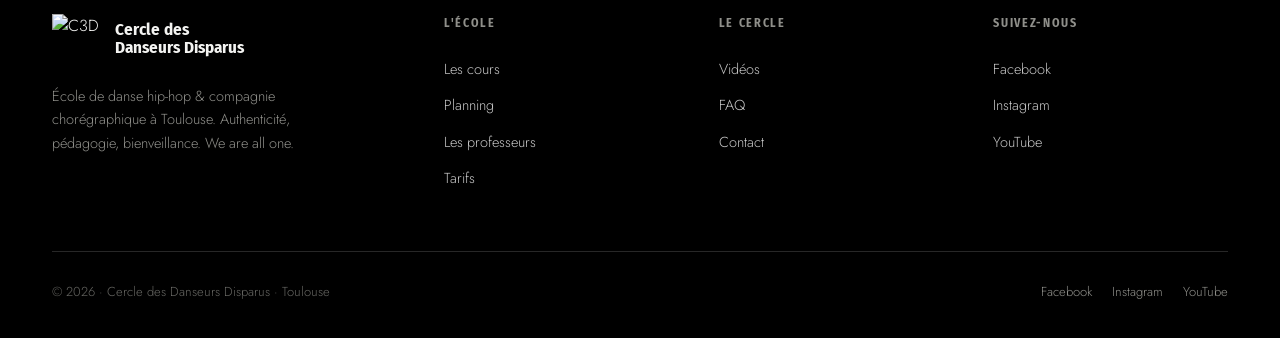
==== commit 09e1f411: "Add files via upload" ====
--- a/contact.html
+++ b/contact.html
@@ -70,8 +70,7 @@
 <section class="phead has-photo">
   <div class="phead-bg"><img src="assets/gal-21.jpg" alt="Le Cercle des Danseurs Disparus"  loading="eager" fetchpriority="high" /></div>
   <div class="container">
-    <span class="kicker">Contact</span>
-    <h1>Contacter notre <br /><em>école de danse hip-hop.</em></h1>
+    <h1><span class="kicker">Contact</span>Contacter notre <br /><em>école de danse hip-hop.</em></h1>
     <p>Une question, un cours d'essai ? On te répond vite par mail.</p>
   </div>
 </section>
@@ -109,9 +108,9 @@
         <div class="fb"><img src="assets/logo.png" alt="C3D" /><b>Cercle des<br />Danseurs Disparus</b></div>
         <p class="fdesc">École de danse hip-hop &amp; compagnie chorégraphique à Toulouse. Authenticité, pédagogie, bienveillance. We are all one.</p>
       </div>
-      <div class="fcol"><h5>L'école</h5><a href="cours.html">Les cours</a><a href="planning.html">Planning</a><a href="professeurs.html">Les professeurs</a><a href="tarifs.html">Tarifs</a></div>
-      <div class="fcol"><h5>Le Cercle</h5><a href="index.html#videos">Vidéos</a><a href="index.html#faq">FAQ</a><a href="contact.html">Contact</a></div>
-      <div class="fcol"><h5>Suivez-nous</h5><a href="https://www.facebook.com/p/Cercle-des-danseurs-disparus" target="_blank" rel="noopener">Facebook</a><a href="https://www.instagram.com/cercledesdanseursdisparus/" target="_blank" rel="noopener">Instagram</a><a href="https://www.youtube.com/@cercledesdanseursdisparus2920" target="_blank" rel="noopener">YouTube</a></div>
+      <div class="fcol"><h3>L'école</h3><a href="cours.html">Les cours</a><a href="planning.html">Planning</a><a href="professeurs.html">Les professeurs</a><a href="tarifs.html">Tarifs</a></div>
+      <div class="fcol"><h3>Le Cercle</h3><a href="index.html#videos">Vidéos</a><a href="index.html#faq">FAQ</a><a href="contact.html">Contact</a></div>
+      <div class="fcol"><h3>Suivez-nous</h3><a href="https://www.facebook.com/p/Cercle-des-danseurs-disparus" target="_blank" rel="noopener">Facebook</a><a href="https://www.instagram.com/cercledesdanseursdisparus/" target="_blank" rel="noopener">Instagram</a><a href="https://www.youtube.com/@cercledesdanseursdisparus2920" target="_blank" rel="noopener">YouTube</a></div>
     </div>
     <div class="mfoot-bot">
       <span>© 2026 · Cercle des Danseurs Disparus · Toulouse</span>
--- a/moderne.css
+++ b/moderne.css
@@ -300,7 +300,7 @@
 .mfoot .fb img{width:50px;height:50px;object-fit:contain}
 .mfoot .fb b{font-family:'Fira Sans Condensed',sans-serif;font-weight:700;font-size:17px;line-height:1.05}
 .mfoot .fdesc{color:var(--mut);font-size:14.5px;line-height:1.6;max-width:300px}
-.mfoot h5{font-family:'Fira Sans Condensed',sans-serif;font-size:12px;letter-spacing:.14em;text-transform:uppercase;color:var(--mut);margin-bottom:18px}
+.mfoot h3{font-family:'Fira Sans Condensed',sans-serif;font-size:12px;letter-spacing:.14em;text-transform:uppercase;color:var(--mut);margin-bottom:18px}
 .mfoot .fcol a{display:block;font-size:14.5px;padding:7px 0;color:#c6c6c6;transition:.2s}
 .mfoot .fcol a:hover{color:var(--red);padding-left:5px}
 .mfoot-bot{display:flex;justify-content:space-between;align-items:center;padding-top:30px;flex-wrap:wrap;gap:14px;font-size:13px;color:var(--mut2)}
@@ -361,3 +361,23 @@
 .amodal-card .btn{width:100%;justify-content:center}
 .amodal-tag{margin-top:22px;font-family:'Fira Sans Condensed',sans-serif;font-weight:600;letter-spacing:.2em;text-transform:uppercase;font-size:12px;color:var(--mut2)}
 @media(max-width:480px){.amodal-card{padding:38px 22px 28px}.amodal-card h3{font-size:25px}}
+
+/* ---------- SEO : mot-cle integre au H1 (rendu identique) ---------- */
+h1 > .kicker{display:block;font-family:'Jost',system-ui,sans-serif;font-weight:600;font-size:12px;line-height:1.4;letter-spacing:.22em}
+.mhero h1 > .kicker{margin-bottom:22px}
+.phead h1 > .kicker{margin-bottom:20px}
+/* ---------- hierarchie des titres corrigee ---------- */
+.split h2{font-family:'Fira Sans Condensed',sans-serif;font-weight:700;font-size:clamp(28px,3.6vw,42px);line-height:1.08;letter-spacing:-.02em;margin-bottom:24px}
+.split h2 em{font-style:normal;color:var(--red)}
+.rb-main h3{font-family:'Fira Sans Condensed',sans-serif;font-weight:700;font-size:clamp(24px,3vw,34px);line-height:1.06;margin:16px 0 16px;letter-spacing:.005em}
+.rb-main h3 em{font-style:normal;color:var(--red)}
+/* ---------- bloc de contenu editorial ---------- */
+.seo-copy{max-width:840px;margin:48px auto 0}
+.seo-copy p{font-size:16.5px;line-height:1.8;color:#c9c9c9;margin-bottom:18px}
+.seo-copy p b{color:var(--white);font-weight:600}
+.seo-copy h3{font-family:'Fira Sans Condensed',sans-serif;font-weight:700;font-size:clamp(21px,2.5vw,27px);line-height:1.15;margin:38px 0 14px;letter-spacing:-.005em}
+.seo-copy h3 em{font-style:normal;color:var(--red)}
+
+/* ---------- liens contextuels dans le corps de texte ---------- */
+a.lnk{color:var(--red);border-bottom:1px solid rgba(209,68,58,.4);transition:border-color .2s var(--ease)}
+a.lnk:hover{border-bottom-color:var(--red)}
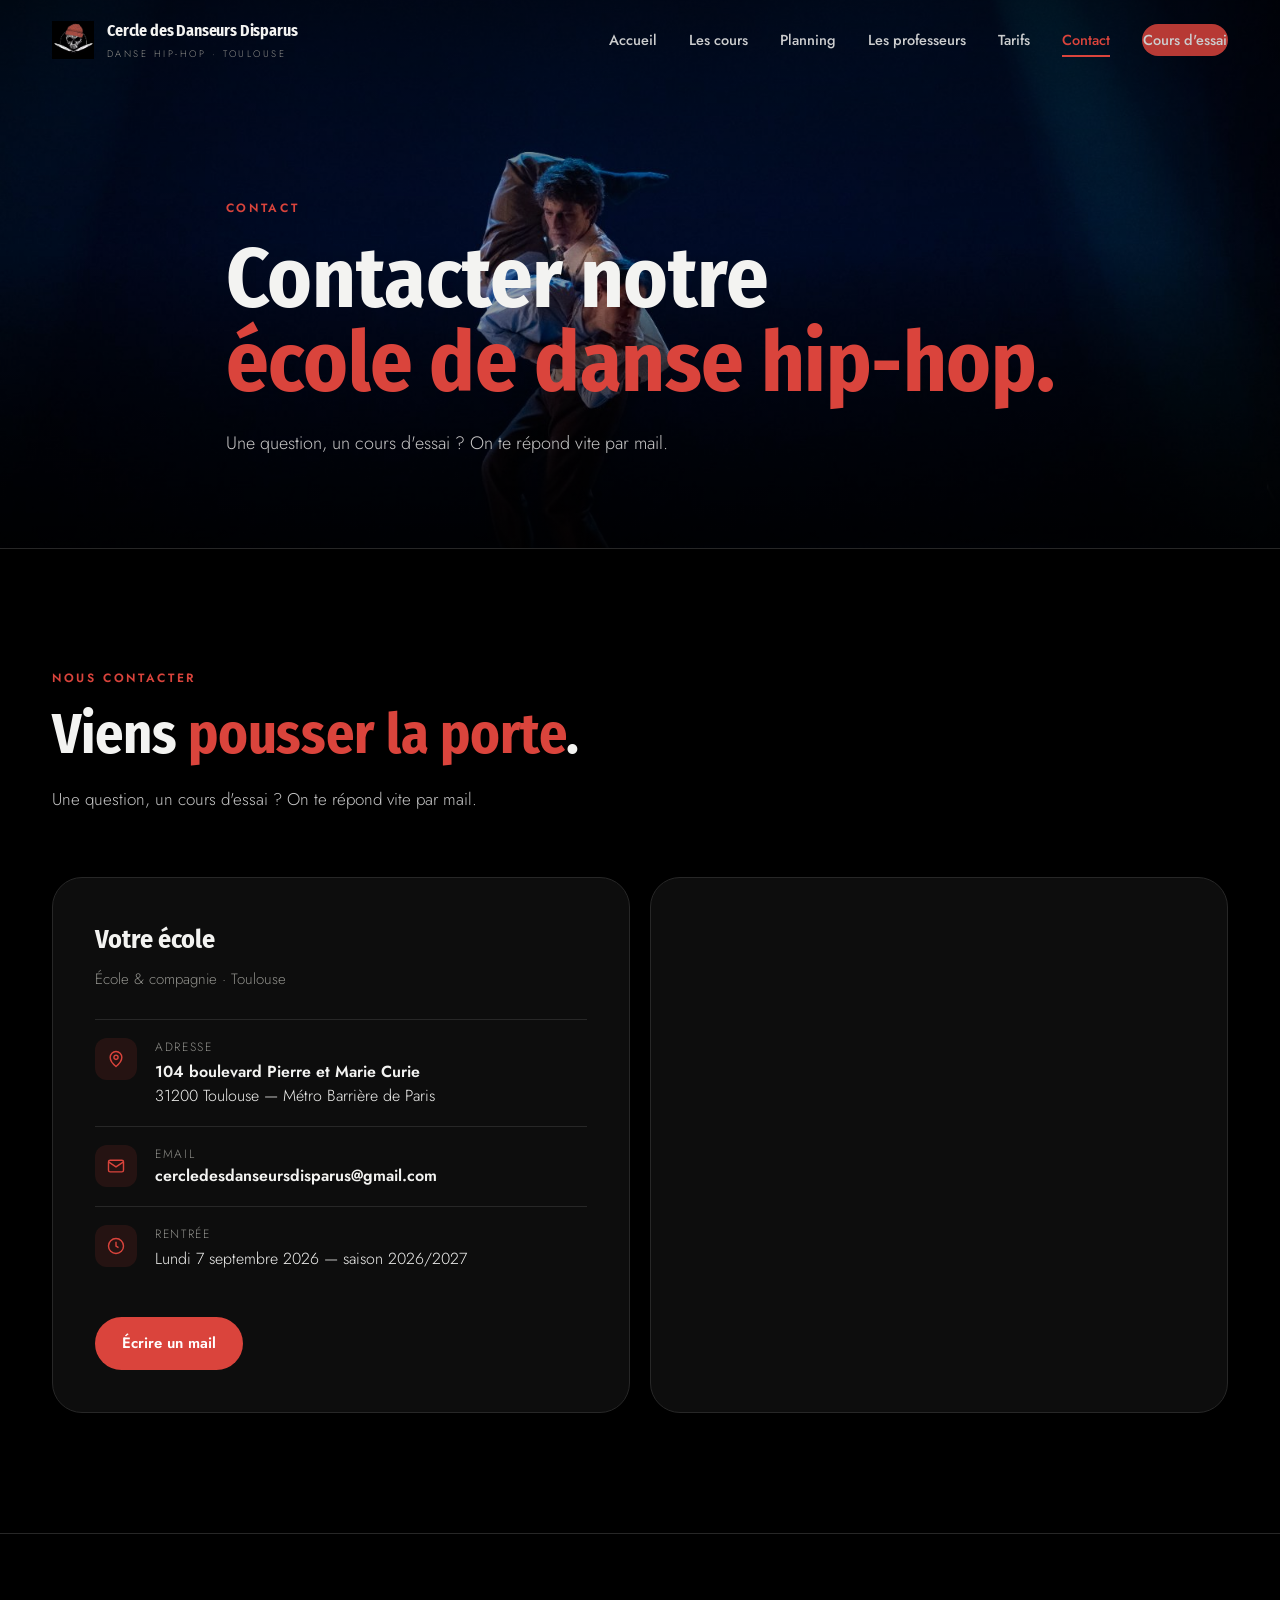
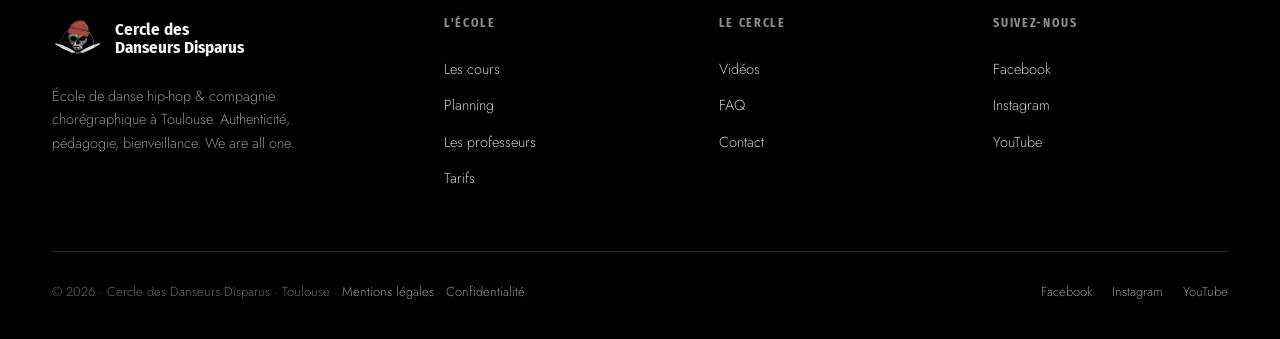
==== commit 4b595f63: "Add files via upload" ====
--- a/contact.html
+++ b/contact.html
@@ -6,29 +6,35 @@
 <meta name="description" content="Contactez le Cercle des Danseurs Disparus, école de danse hip-hop à Toulouse : adresse, email et plan d'accès pour réserver votre cours d'essai gratuit." />
 <title>Contact — École de Danse Hip-Hop à Toulouse | Le Cercle</title>
 <link rel="icon" href="assets/logo.png" type="image/png" />
-<link rel="canonical" href="https://cercledesdanseursdisparus.fr/contact.html" />
+<link rel="canonical" href="https://www.cercledesdanseursdisparus.com/contact" />
 <meta property="og:type" content="website" />
 <meta property="og:site_name" content="Cercle des Danseurs Disparus" />
 <meta property="og:title" content="Contact — École de Danse Hip-Hop à Toulouse | Le Cercle" />
 <meta property="og:description" content="Contactez le Cercle des Danseurs Disparus, école de danse hip-hop à Toulouse : adresse, email et plan d'accès pour réserver votre cours d'essai gratuit." />
-<meta property="og:image" content="https://cercledesdanseursdisparus.fr/assets/gal-21.jpg" />
-<meta property="og:url" content="https://cercledesdanseursdisparus.fr/contact.html" />
+<meta property="og:image" content="https://www.cercledesdanseursdisparus.com/assets/gal-21.jpg" />
+<meta property="og:url" content="https://www.cercledesdanseursdisparus.com/contact" />
 <meta property="og:locale" content="fr_FR" />
 <meta name="twitter:card" content="summary_large_image" />
 <meta name="twitter:title" content="Contact — École de Danse Hip-Hop à Toulouse | Le Cercle" />
 <meta name="twitter:description" content="Contactez le Cercle des Danseurs Disparus, école de danse hip-hop à Toulouse : adresse, email et plan d'accès pour réserver votre cours d'essai gratuit." />
-<meta name="twitter:image" content="https://cercledesdanseursdisparus.fr/assets/gal-21.jpg" />
+<meta name="twitter:image" content="https://www.cercledesdanseursdisparus.com/assets/gal-21.jpg" />
 <script type="application/ld+json">
 {
   "@context": "https://schema.org",
   "@type": ["EducationalOrganization", "LocalBusiness"],
-  "@id": "https://cercledesdanseursdisparus.fr/#organization",
+  "@id": "https://www.cercledesdanseursdisparus.com/#organization",
   "name": "Cercle des Danseurs Disparus",
   "alternateName": "C3D",
+  "legalName": "CERCLE DES DANSEURS DISPARUS",
+  "identifier": [
+    { "@type": "PropertyValue", "name": "SIRET", "value": "83061847600022" },
+    { "@type": "PropertyValue", "name": "SIREN", "value": "830618476" }
+  ],
+  "founder": { "@type": "Person", "name": "Ifrah Zerarda" },
   "description": "\u00c9cole de danse hip-hop et compagnie chor\u00e9graphique \u00e0 Toulouse depuis 2015 : break, house, urban contemporain, floorwork et \u00e9veil danse pour enfants, ados et adultes.",
-  "url": "https://cercledesdanseursdisparus.fr/",
-  "logo": "https://cercledesdanseursdisparus.fr/assets/logo.png",
-  "image": "https://cercledesdanseursdisparus.fr/assets/gal-13.jpg",
+  "url": "https://www.cercledesdanseursdisparus.com/",
+  "logo": "https://www.cercledesdanseursdisparus.com/assets/logo.png",
+  "image": "https://www.cercledesdanseursdisparus.com/assets/gal-13.jpg",
   "email": "cercledesdanseursdisparus@gmail.com",
   "foundingDate": "2015",
   "address": {
@@ -52,15 +58,15 @@
 
 <header class="mnav">
   <div class="mnav-in">
-    <a class="mbrand" href="index.html"><img src="assets/logo.png" alt="C3D" /><div><b>Cercle des Danseurs Disparus</b><span>Danse hip-hop · Toulouse</span></div></a>
+    <a class="mbrand" href="/"><img src="assets/logo.png" alt="C3D" /><div><b>Cercle des Danseurs Disparus</b><span>Danse hip-hop · Toulouse</span></div></a>
     <nav class="mmenu">
-      <a href="index.html">Accueil</a>
-      <a href="cours.html">Les cours</a>
-      <a href="planning.html">Planning</a>
-      <a href="professeurs.html">Les professeurs</a>
-      <a href="tarifs.html">Tarifs</a>
-      <a href="contact.html" class="active">Contact</a>
-      <a class="btn btn-red" href="contact.html">Cours d'essai</a>
+      <a href="/">Accueil</a>
+      <a href="/cours">Les cours</a>
+      <a href="/planning">Planning</a>
+      <a href="/professeurs">Les professeurs</a>
+      <a href="/tarifs">Tarifs</a>
+      <a href="/contact" class="active">Contact</a>
+      <a class="btn btn-red" href="/contact">Cours d'essai</a>
     </nav>
     <button class="mburger" aria-label="Menu">☰</button>
   </div>
@@ -108,12 +114,12 @@
         <div class="fb"><img src="assets/logo.png" alt="C3D" /><b>Cercle des<br />Danseurs Disparus</b></div>
         <p class="fdesc">École de danse hip-hop &amp; compagnie chorégraphique à Toulouse. Authenticité, pédagogie, bienveillance. We are all one.</p>
       </div>
-      <div class="fcol"><h3>L'école</h3><a href="cours.html">Les cours</a><a href="planning.html">Planning</a><a href="professeurs.html">Les professeurs</a><a href="tarifs.html">Tarifs</a></div>
-      <div class="fcol"><h3>Le Cercle</h3><a href="index.html#videos">Vidéos</a><a href="index.html#faq">FAQ</a><a href="contact.html">Contact</a></div>
+      <div class="fcol"><h3>L'école</h3><a href="/cours">Les cours</a><a href="/planning">Planning</a><a href="/professeurs">Les professeurs</a><a href="/tarifs">Tarifs</a></div>
+      <div class="fcol"><h3>Le Cercle</h3><a href="/#videos">Vidéos</a><a href="/#faq">FAQ</a><a href="/contact">Contact</a></div>
       <div class="fcol"><h3>Suivez-nous</h3><a href="https://www.facebook.com/p/Cercle-des-danseurs-disparus" target="_blank" rel="noopener">Facebook</a><a href="https://www.instagram.com/cercledesdanseursdisparus/" target="_blank" rel="noopener">Instagram</a><a href="https://www.youtube.com/@cercledesdanseursdisparus2920" target="_blank" rel="noopener">YouTube</a></div>
     </div>
     <div class="mfoot-bot">
-      <span>© 2026 · Cercle des Danseurs Disparus · Toulouse</span>
+      <span>© 2026 · Cercle des Danseurs Disparus · Toulouse · <a href="/mentions-legales">Mentions légales</a> · <a href="/politique-de-confidentialite">Confidentialité</a></span>
       <div class="socials"><a href="https://www.facebook.com/p/Cercle-des-danseurs-disparus" target="_blank" rel="noopener">Facebook</a><a href="https://www.instagram.com/cercledesdanseursdisparus/" target="_blank" rel="noopener">Instagram</a><a href="https://www.youtube.com/@cercledesdanseursdisparus2920" target="_blank" rel="noopener">YouTube</a></div>
     </div>
   </div>
--- a/moderne.css
+++ b/moderne.css
@@ -381,3 +381,21 @@
 /* ---------- liens contextuels dans le corps de texte ---------- */
 a.lnk{color:var(--red);border-bottom:1px solid rgba(209,68,58,.4);transition:border-color .2s var(--ease)}
 a.lnk:hover{border-bottom-color:var(--red)}
+
+/* ---------- liens legaux du pied de page ---------- */
+.mfoot-bot a{color:var(--mut);border-bottom:1px solid transparent;transition:.2s}
+.mfoot-bot a:hover{color:var(--paper);border-bottom-color:var(--mut)}
+/* ---------- pages legales ---------- */
+.legal{padding:150px 0 90px;background:var(--ink)}
+.legal .container{max-width:840px}
+.legal h1{font-family:'Fira Sans Condensed',sans-serif;font-weight:700;font-size:clamp(34px,5vw,54px);line-height:1.05;letter-spacing:-.01em;margin-bottom:14px}
+.legal h1 .kicker{display:block;font-family:'Jost',system-ui,sans-serif;font-weight:600;font-size:12px;line-height:1.4;letter-spacing:.22em;margin-bottom:18px}
+.legal .maj{font-size:13px;color:var(--mut);margin-bottom:52px}
+.legal h2{font-family:'Fira Sans Condensed',sans-serif;font-weight:700;font-size:clamp(20px,2.4vw,26px);line-height:1.2;margin:44px 0 14px;color:var(--paper)}
+.legal p{font-size:16px;line-height:1.8;color:#c9c9c9;margin-bottom:14px}
+.legal ul{margin:0 0 14px 20px}
+.legal li{font-size:16px;line-height:1.8;color:#c9c9c9;margin-bottom:6px}
+.legal a{color:var(--red);border-bottom:1px solid rgba(209,68,58,.4)}
+.legal a:hover{border-bottom-color:var(--red)}
+.legal .box{border:1px solid var(--line);border-left:3px solid var(--red);border-radius:var(--rl);padding:22px 26px;margin:26px 0;background:var(--coal)}
+.legal .box p{margin-bottom:6px}
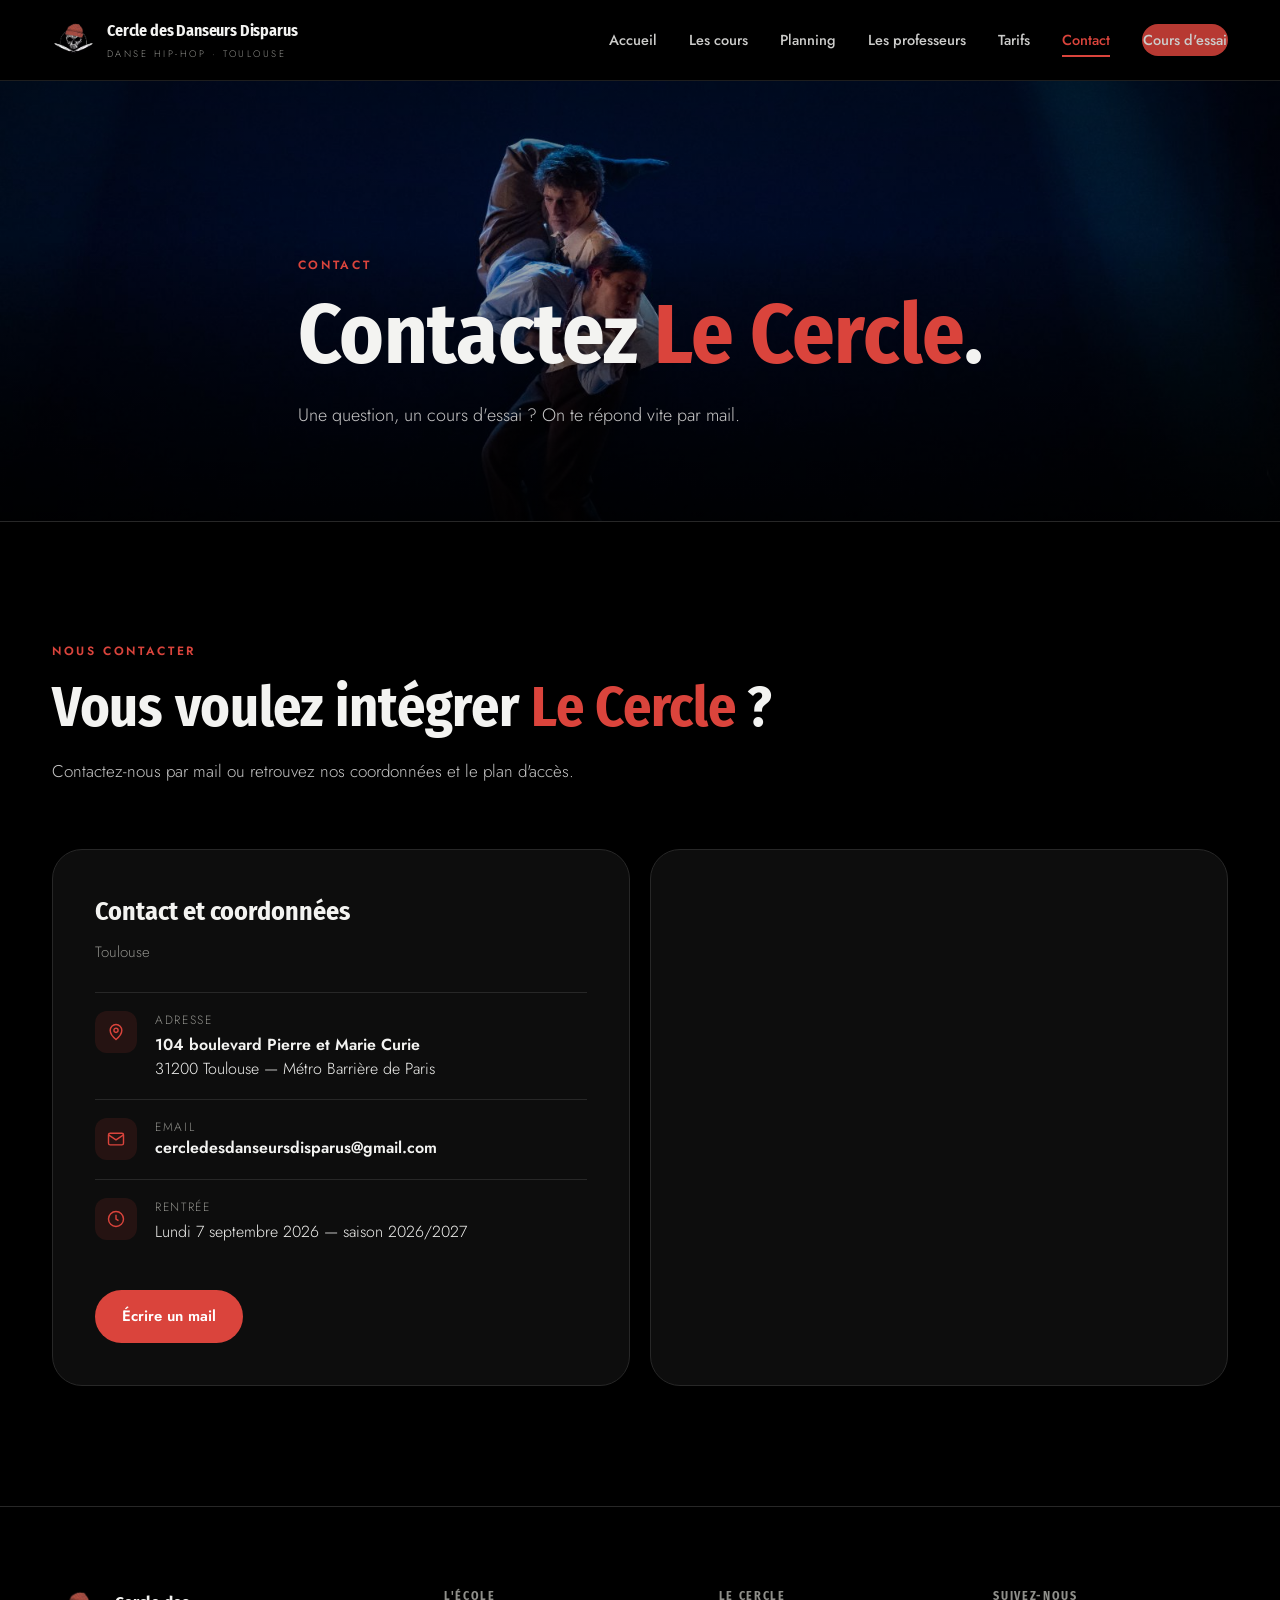
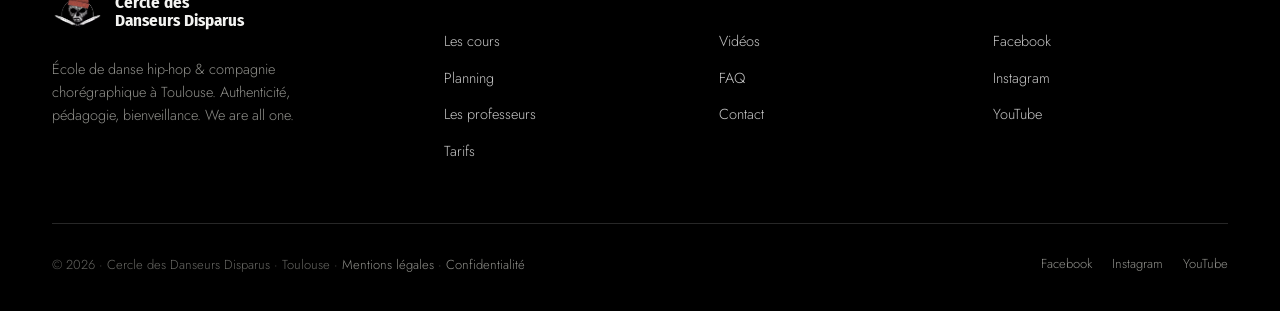
==== commit 645eeb79: "Add files via upload" ====
--- a/contact.html
+++ b/contact.html
@@ -66,7 +66,7 @@
       <a href="/professeurs">Les professeurs</a>
       <a href="/tarifs">Tarifs</a>
       <a href="/contact" class="active">Contact</a>
-      <a class="btn btn-red" href="/contact">Cours d'essai</a>
+      <a class="btn btn-red" href="https://docs.google.com/forms/d/e/1FAIpQLSeXAdJ4B8Dr3se_7oLj5BZ57KyVhqBpq8KKKDBNUeqoxBCbdw/viewform" target="_blank" rel="noopener">Cours d'essai</a>
     </nav>
     <button class="mburger" aria-label="Menu">☰</button>
   </div>
@@ -76,7 +76,7 @@
 <section class="phead has-photo">
   <div class="phead-bg"><img src="assets/gal-21.jpg" alt="Le Cercle des Danseurs Disparus"  loading="eager" fetchpriority="high" /></div>
   <div class="container">
-    <h1><span class="kicker">Contact</span>Contacter notre <br /><em>école de danse hip-hop.</em></h1>
+    <h1><span class="kicker">Contact</span>Contactez <em>Le Cercle</em>.</h1>
     <p>Une question, un cours d'essai ? On te répond vite par mail.</p>
   </div>
 </section>
@@ -86,13 +86,13 @@
   <div class="container">
     <div class="shead reveal">
       <span class="kicker">Nous contacter</span>
-      <h2>Viens <em>pousser la porte</em>.</h2>
-      <p>Une question, un cours d'essai ? On te répond vite par mail.</p>
+      <h2>Vous voulez intégrer <em>Le Cercle</em> ?</h2>
+      <p>Contactez-nous par mail ou retrouvez nos coordonnées et le plan d'accès.</p>
     </div>
     <div class="contact-grid reveal">
       <div class="cbox">
-        <h3>Votre école</h3>
-        <div class="sub">École &amp; compagnie · Toulouse</div>
+        <h3>Contact et coordonnées</h3>
+        <div class="sub">Toulouse</div>
         <div class="crow"><span class="ci"><svg viewBox="0 0 24 24"><path d="M12 21s-7-5.5-7-11a7 7 0 0 1 14 0c0 5.5-7 11-7 11z"/><circle cx="12" cy="10" r="2.5"/></svg></span><div><div class="k">Adresse</div><div class="v"><b>104 boulevard Pierre et Marie Curie</b><br />31200 Toulouse — Métro Barrière de Paris</div></div></div>
         <div class="crow"><span class="ci"><svg viewBox="0 0 24 24"><rect x="3" y="5" width="18" height="14" rx="2"/><path d="M3 7l9 6 9-6"/></svg></span><div><div class="k">Email</div><a class="v" href="mailto:cercledesdanseursdisparus@gmail.com"><b>cercledesdanseursdisparus@gmail.com</b></a></div></div>
         <div class="crow"><span class="ci"><svg viewBox="0 0 24 24"><circle cx="12" cy="12" r="9"/><path d="M12 7v5l3 2"/></svg></span><div><div class="k">Rentrée</div><div class="v">Lundi 7 septembre 2026 — saison 2026/2027</div></div></div>
--- a/moderne.css
+++ b/moderne.css
@@ -56,7 +56,7 @@
 .btn-dark:hover{background:var(--coal2)}
 
 /* ---------- nav ---------- */
-.mnav{position:fixed;top:0;left:0;right:0;z-index:80;transition:background .35s,border-color .35s,backdrop-filter .35s;border-bottom:1px solid transparent}
+.mnav{position:fixed;top:0;left:0;right:0;z-index:80;background:#000;border-bottom:1px solid var(--line-soft);transition:background .35s,border-color .35s,backdrop-filter .35s}
 .mnav.solid{background:rgba(12,11,10,.8);backdrop-filter:blur(14px);border-bottom-color:var(--line-soft)}
 .mnav-in{display:flex;align-items:center;justify-content:space-between;height:80px;max-width:var(--maxw);margin:0 auto;padding:0 32px}
 .mbrand{display:flex;align-items:center;gap:13px}
@@ -215,7 +215,11 @@
 .vgrid.vids .vcard{aspect-ratio:16/9}
 @media(max-width:760px){.vgrid.vids{grid-template-columns:1fr}}
 .pgal{margin-top:22px;display:grid;grid-template-columns:repeat(6,1fr);gap:14px}
-.pg-item{border-radius:var(--rl);overflow:hidden;background:#000;aspect-ratio:1/1}
+.pg-item{border-radius:var(--rl);overflow:hidden;background:#000;aspect-ratio:1/1;cursor:zoom-in}
+.lightbox{position:fixed;inset:0;z-index:999;background:rgba(0,0,0,.92);display:flex;align-items:center;justify-content:center;padding:40px}
+.lightbox[hidden]{display:none}
+.lightbox img{max-width:100%;max-height:100%;object-fit:contain;border-radius:8px}
+.lightbox .lb-close{position:absolute;top:24px;right:28px;width:42px;height:42px;border-radius:50%;background:rgba(255,255,255,.1);border:1px solid rgba(255,255,255,.3);color:#fff;font-size:18px;cursor:pointer}
 .pg-item img{width:100%;height:100%;object-fit:cover;filter:grayscale(.15) contrast(1.05);transition:transform .5s var(--ease)}
 .pg-item:hover img{transform:scale(1.06)}
 @media(max-width:1024px){.pgal{grid-template-columns:repeat(4,1fr)}}
@@ -399,3 +403,18 @@
 .legal a:hover{border-bottom-color:var(--red)}
 .legal .box{border:1px solid var(--line);border-left:3px solid var(--red);border-radius:var(--rl);padding:22px 26px;margin:26px 0;background:var(--coal)}
 .legal .box p{margin-bottom:6px}
+
+/* ---------- correction du debordement horizontal sur mobile ---------- */
+/* l'adresse e-mail est une chaine insecable : sans cela elle force la largeur du bloc */
+.cbox .v,.cbox .crow,.mfoot a[href^="mailto"]{overflow-wrap:anywhere;word-break:break-word}
+.contact-grid>*{min-width:0}
+@media(max-width:860px){
+  .cbox{padding:30px 22px}
+  .cmap,.cmap iframe{min-height:300px}
+}
+/* tres petits ecrans : e-mails et paires de boutons */
+.legal a,.legal p,.legal li{overflow-wrap:anywhere}
+@media(max-width:400px){
+  .ptcta-act,.hero-cta,.hcta{flex-wrap:wrap}
+  .btn{white-space:normal}
+}
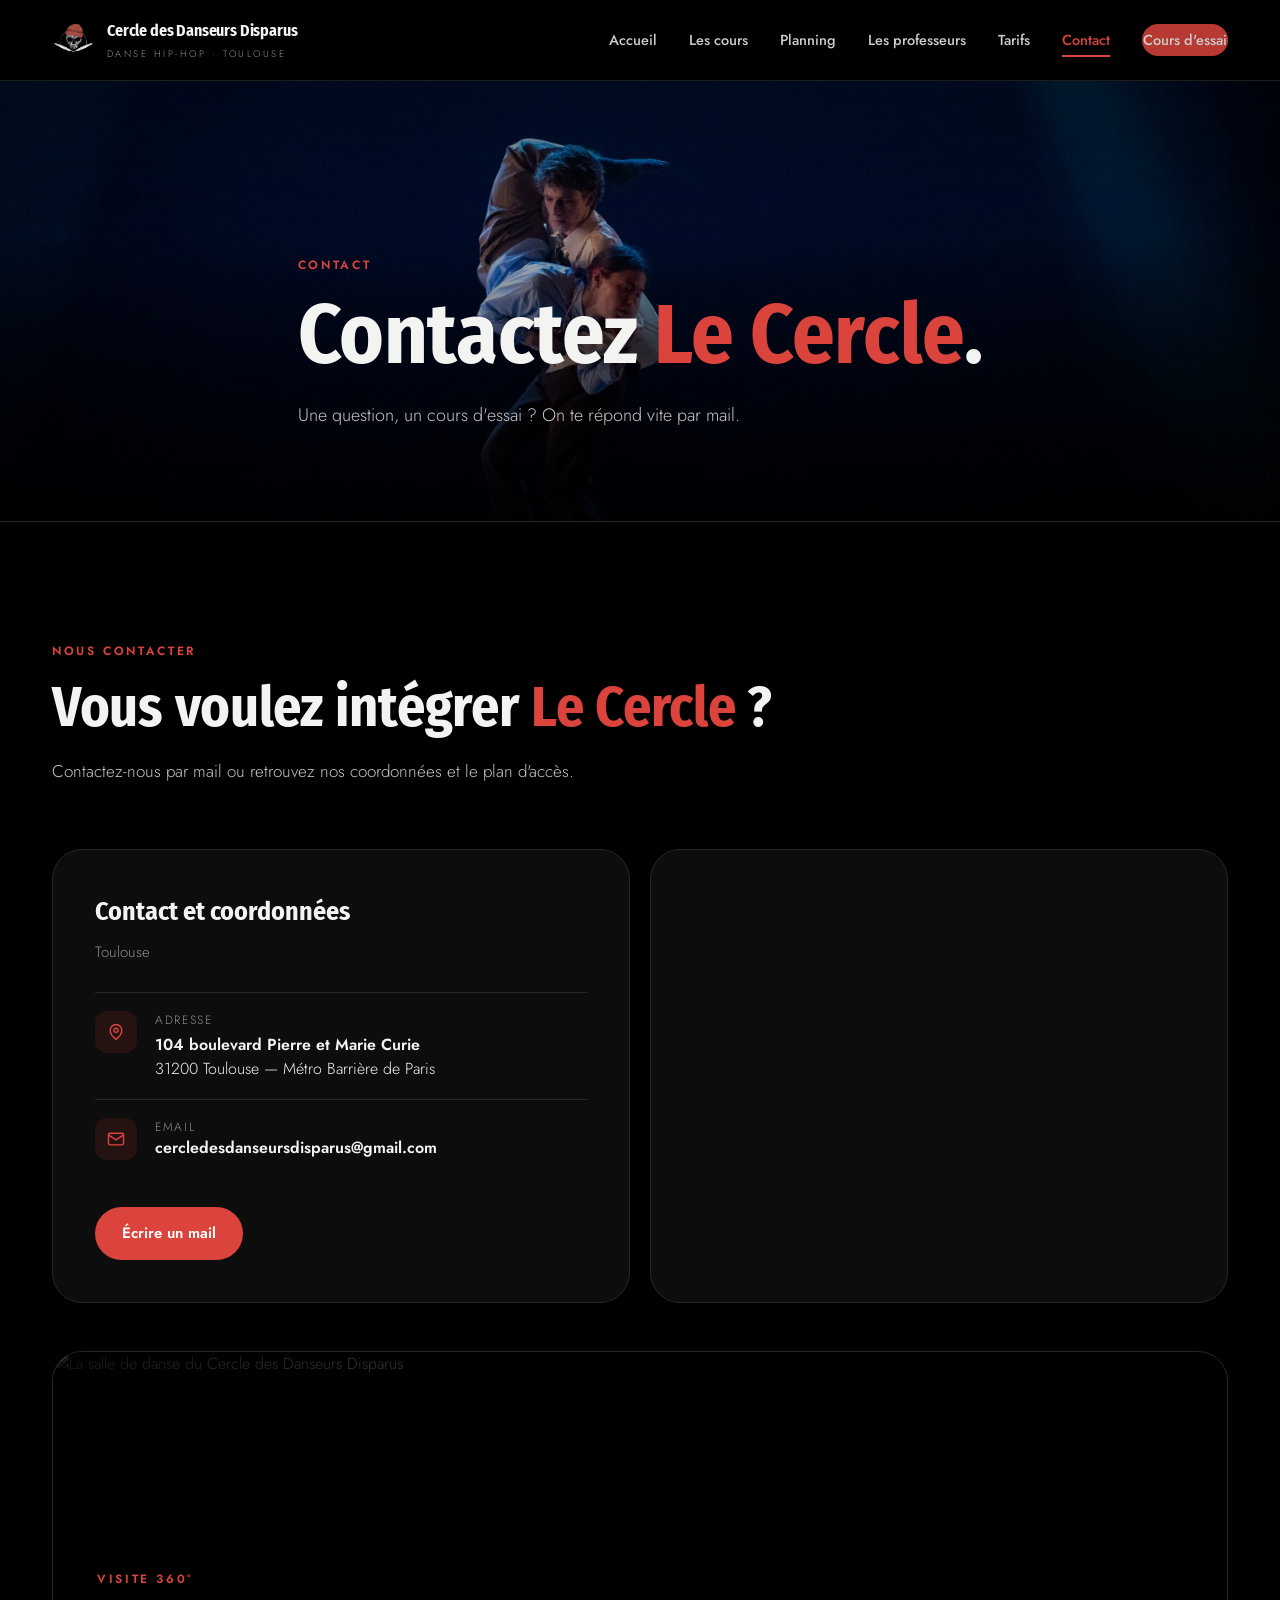
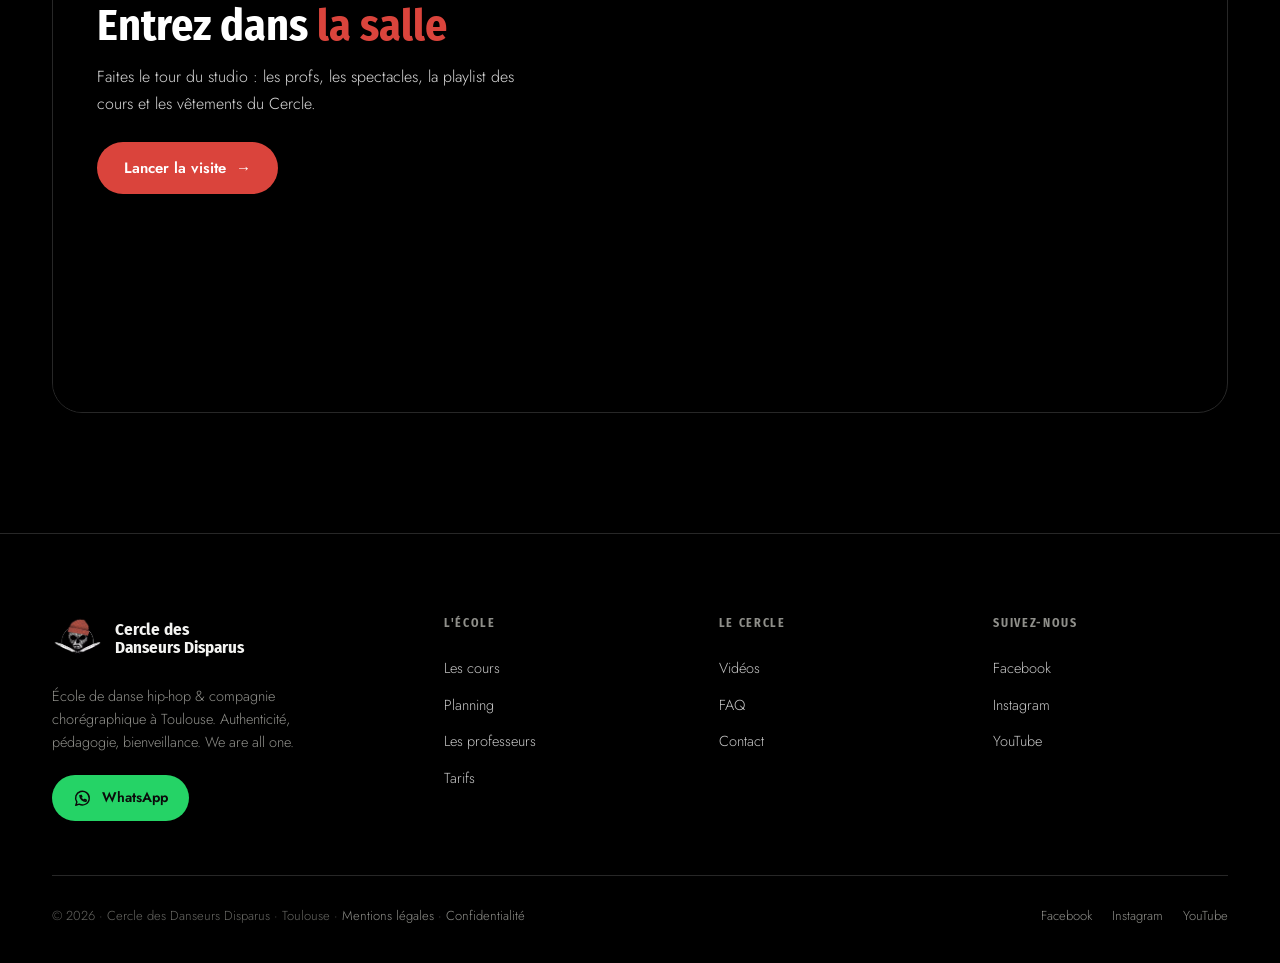
==== commit 87a60498: "Add files via upload" ====
--- a/contact.html
+++ b/contact.html
@@ -66,7 +66,7 @@
       <a href="/professeurs">Les professeurs</a>
       <a href="/tarifs">Tarifs</a>
       <a href="/contact" class="active">Contact</a>
-      <a class="btn btn-red" href="https://docs.google.com/forms/d/e/1FAIpQLSeXAdJ4B8Dr3se_7oLj5BZ57KyVhqBpq8KKKDBNUeqoxBCbdw/viewform" target="_blank" rel="noopener">Cours d'essai</a>
+      <a class="btn btn-red" href="mailto:cercledesdanseursdisparus@gmail.com?subject=Cours%20d%27essai">Cours d'essai</a>
     </nav>
     <button class="mburger" aria-label="Menu">☰</button>
   </div>
@@ -95,13 +95,23 @@
         <div class="sub">Toulouse</div>
         <div class="crow"><span class="ci"><svg viewBox="0 0 24 24"><path d="M12 21s-7-5.5-7-11a7 7 0 0 1 14 0c0 5.5-7 11-7 11z"/><circle cx="12" cy="10" r="2.5"/></svg></span><div><div class="k">Adresse</div><div class="v"><b>104 boulevard Pierre et Marie Curie</b><br />31200 Toulouse — Métro Barrière de Paris</div></div></div>
         <div class="crow"><span class="ci"><svg viewBox="0 0 24 24"><rect x="3" y="5" width="18" height="14" rx="2"/><path d="M3 7l9 6 9-6"/></svg></span><div><div class="k">Email</div><a class="v" href="mailto:cercledesdanseursdisparus@gmail.com"><b>cercledesdanseursdisparus@gmail.com</b></a></div></div>
-        <div class="crow"><span class="ci"><svg viewBox="0 0 24 24"><circle cx="12" cy="12" r="9"/><path d="M12 7v5l3 2"/></svg></span><div><div class="k">Rentrée</div><div class="v">Lundi 7 septembre 2026 — saison 2026/2027</div></div></div>
         <div class="cbtns">
           <a class="btn btn-red" href="mailto:cercledesdanseursdisparus@gmail.com">Écrire un mail</a>
         </div>
       </div>
       <div class="cmap">
         <iframe title="Plan d'accès" loading="lazy" src="https://maps.google.com/maps?q=104%20boulevard%20Pierre%20et%20Marie%20Curie%2031200%20Toulouse&t=&z=15&ie=UTF8&iwloc=&output=embed"></iframe>
+      </div>
+    </div>
+
+    <!-- VISITE 360° : chargée seulement au clic, sans quitter la page -->
+    <div class="visite360 reveal" id="visite-360">
+      <img src="assets/visite-360.jpg" alt="La salle de danse du Cercle des Danseurs Disparus" loading="lazy" decoding="async" />
+      <div class="v360-txt">
+        <span class="kicker">Visite 360°</span>
+        <h3>Entrez dans <em>la salle</em></h3>
+        <p>Faites le tour du studio : les profs, les spectacles, la playlist des cours et les vêtements du Cercle.</p>
+        <button class="btn btn-red" type="button" data-visite="visite-360.html">Lancer la visite <span class="ar">→</span></button>
       </div>
     </div>
   </div>
@@ -113,6 +123,7 @@
       <div>
         <div class="fb"><img src="assets/logo.png" alt="C3D" /><b>Cercle des<br />Danseurs Disparus</b></div>
         <p class="fdesc">École de danse hip-hop &amp; compagnie chorégraphique à Toulouse. Authenticité, pédagogie, bienveillance. We are all one.</p>
+        <a class="btn btn-wa fwa" href="https://wa.me/33674048003" target="_blank" rel="noopener"><svg viewBox="0 0 24 24" aria-hidden="true"><path d="M20.5 11.6a8.6 8.6 0 0 1-12.7 7.5L3.5 20.5l1.4-4.1A8.6 8.6 0 1 1 20.5 11.6z"/><path d="M9 9.2c.3 1.9 2.2 4.2 4.6 5.1l1.3-1.2 1.9.9-.4 1.6c-3.6.4-7.6-3.4-7.7-7.1l1.6-.5.9 1.9z"/></svg>WhatsApp</a>
       </div>
       <div class="fcol"><h3>L'école</h3><a href="/cours">Les cours</a><a href="/planning">Planning</a><a href="/professeurs">Les professeurs</a><a href="/tarifs">Tarifs</a></div>
       <div class="fcol"><h3>Le Cercle</h3><a href="/#videos">Vidéos</a><a href="/#faq">FAQ</a><a href="/contact">Contact</a></div>
--- a/moderne.css
+++ b/moderne.css
@@ -418,3 +418,28 @@
   .ptcta-act,.hero-cta,.hcta{flex-wrap:wrap}
   .btn{white-space:normal}
 }
+
+/* ---------- bouton WhatsApp ---------- */
+.btn-wa{background:#25D366;color:#0b0b0b}
+.btn-wa:hover{background:#1fb95a}
+.btn-wa svg{width:19px;height:19px;fill:none;stroke:currentColor;stroke-width:1.8;stroke-linejoin:round}
+.mfoot .fwa{margin-top:22px;padding:11px 20px;font-size:14px}
+
+/* ---------- visite 360° (page contact) ---------- */
+.visite360{position:relative;margin-top:48px;border-radius:var(--rl);overflow:hidden;border:1px solid var(--line);aspect-ratio:16/9;background:#000}
+.visite360>img{position:absolute;inset:0;width:100%;height:100%;object-fit:cover}
+.visite360::after{content:"";position:absolute;inset:0;background:linear-gradient(90deg,rgba(0,0,0,.9) 0%,rgba(0,0,0,.74) 40%,rgba(0,0,0,0) 72%);pointer-events:none}
+.v360-txt{position:absolute;top:0;bottom:0;left:0;z-index:1;display:flex;flex-direction:column;justify-content:center;padding:44px;max-width:520px}
+.v360-txt h3{font-family:'Fira Sans Condensed',sans-serif;font-weight:700;font-size:clamp(28px,3.6vw,44px);line-height:1.05;margin:14px 0;color:#fff}
+.v360-txt h3 em{font-style:normal;color:var(--red)}
+.v360-txt p{font-size:16px;line-height:1.7;color:#d9d9d9;margin-bottom:24px}
+.v360-txt .btn{align-self:flex-start}
+.visite360 iframe{position:absolute;inset:0;width:100%;height:100%;border:0;z-index:2;background:#191b1a}
+.visite360.on>img,.visite360.on::after,.visite360.on .v360-txt{display:none}
+@media(max-width:760px){
+  .visite360{aspect-ratio:4/5;margin-top:36px}
+  .visite360.on{aspect-ratio:auto;height:80vh}
+  .visite360>img{object-position:74% center}
+  .visite360::after{background:linear-gradient(0deg,rgba(0,0,0,.92) 0%,rgba(0,0,0,.78) 55%,rgba(0,0,0,.2) 100%)}
+  .v360-txt{top:auto;padding:28px 24px;justify-content:flex-end}
+}
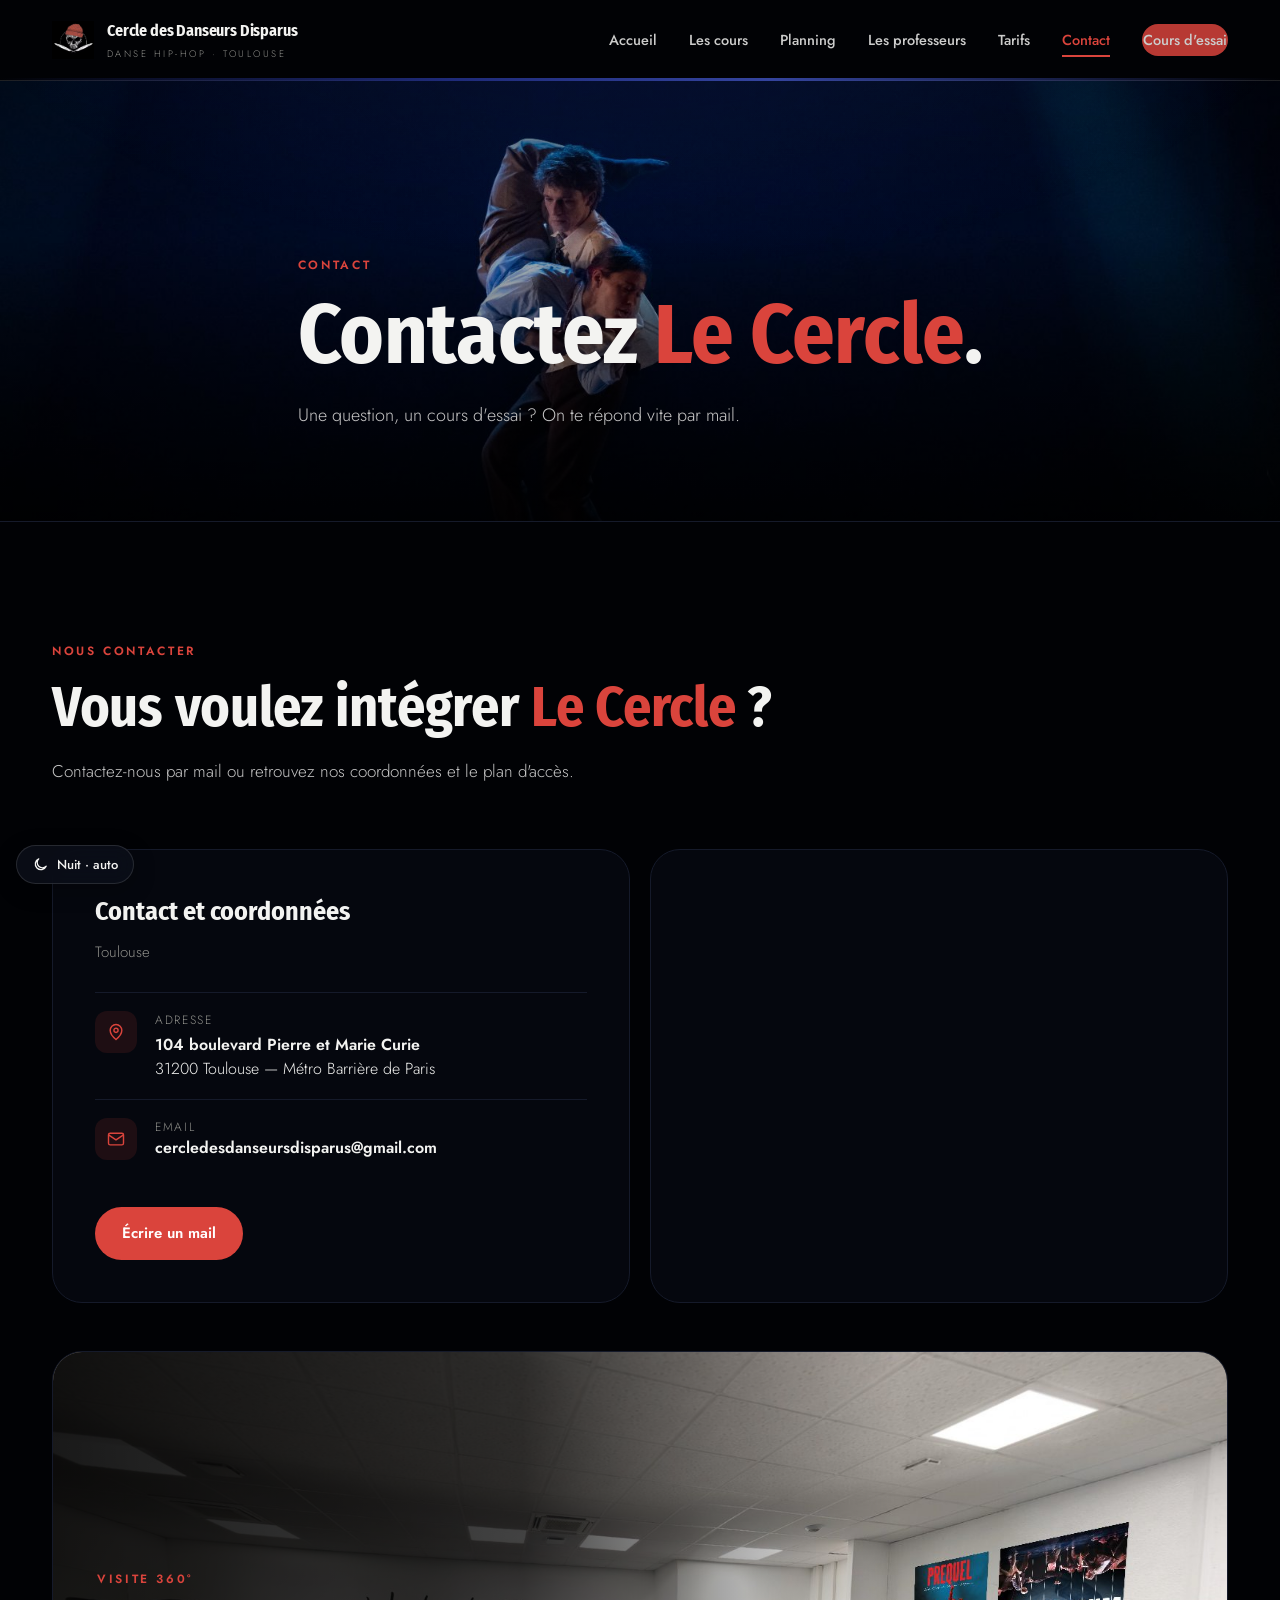
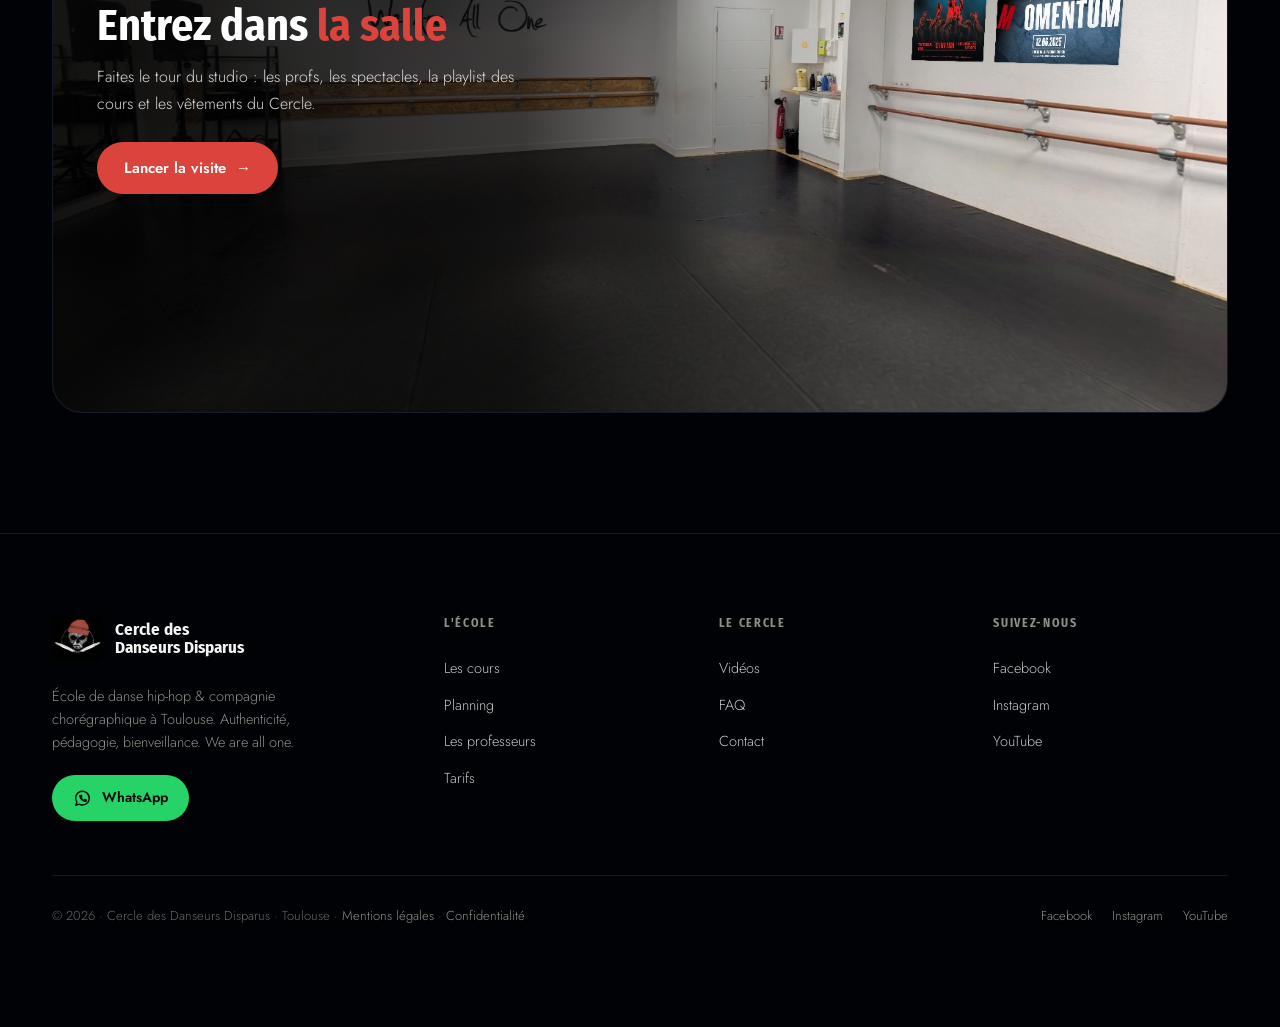
==== commit 817f567f: "Add files via upload" ====
--- a/contact.html
+++ b/contact.html
@@ -53,6 +53,8 @@
 }
 </script>
 <link rel="stylesheet" href="moderne.css" />
+<link rel="stylesheet" href="ciel.css" />
+<script src="ciel.js"></script>
 </head>
 <body>
 
--- a/moderne.css
+++ b/moderne.css
@@ -80,10 +80,10 @@
 /* ---------- hero ---------- */
 .mhero{position:relative;min-height:100svh;display:flex;align-items:flex-end;overflow:hidden}
 .mhero .ph,.mhero .hbg{position:absolute;inset:0;z-index:0}
-.mhero .hbg img{width:100%;height:100%;object-fit:cover;object-position:center 25%;filter:contrast(1.08) brightness(.78)}
+.mhero .hbg img{width:100%;height:100%;object-fit:cover;object-position:center 25%;filter:contrast(1.06) brightness(.96)}
 .mhero .fade{position:absolute;inset:0;z-index:1;
-  background:linear-gradient(180deg,rgba(0,0,0,.55) 0%,rgba(0,0,0,.05) 26%,rgba(0,0,0,.15) 55%,rgba(0,0,0,.82) 90%,#000 100%)}
-.mhero .fade::after{content:"";position:absolute;inset:0;background:radial-gradient(130% 80% at 15% 90%,rgba(0,0,0,.45),transparent 55%)}
+  background:linear-gradient(180deg,rgba(0,0,0,.5) 0%,rgba(0,0,0,0) 26%,rgba(0,0,0,.05) 55%,rgba(0,0,0,.78) 90%,#000 100%)}
+.mhero .fade::after{content:"";position:absolute;inset:0;background:radial-gradient(130% 80% at 15% 90%,rgba(0,0,0,.6),transparent 55%)}
 .mhero-in{position:relative;z-index:2;width:100%;padding-bottom:78px;padding-top:120px}
 .mhero .kicker{margin-bottom:22px}
 .mhero h1{font-family:'Fira Sans Condensed',sans-serif;font-weight:700;font-size:clamp(46px,8.2vw,108px);line-height:.98;letter-spacing:-.005em;max-width:16ch}
--- a/ciel.css
+++ b/ciel.css
@@ -0,0 +1,84 @@
+/* ============ C3D · Le site suit le ciel de Toulouse (version fond noir) ============
+   data-ciel sur <html> : aube | jour | crepuscule | nuit (posé par ciel.js) */
+
+/* Changement d'ambiance en douceur */
+html.ciel-anim body,html.ciel-anim body *{transition:background-color 1.4s ease,color 1.4s ease,border-color 1.4s ease!important}
+
+/* ---------- version « fond noir » : chaque moment a sa nuance de noir ---------- */
+html[data-ciel=aube]{--ink:#0f0b0c;--coal:#191314;--coal2:#231b1d;--line:#352a2c;--lueur:rgba(255,190,205,.2);
+  --horizon:linear-gradient(90deg,rgba(255,191,204,0),#ffbfcc 30%,#ffe0b8 60%,rgba(255,224,184,0))}
+html[data-ciel=jour]{--ink:#111111;--coal:#1b1b1b;--coal2:#252525;--line:#303030;--lueur:rgba(185,215,255,.14);
+  --horizon:linear-gradient(90deg,rgba(150,200,255,0),#96c8ff 30%,#d6ebff 60%,rgba(214,235,255,0))}
+html[data-ciel=crepuscule]{--ink:#03050b;--coal:#090c15;--coal2:#121725;--line:#1d2232;--lueur:rgba(70,100,235,.3);
+  --horizon:linear-gradient(90deg,rgba(60,90,220,0),#3c5adc 35%,#7d93ff 60%,rgba(125,147,255,0))}
+html[data-ciel=nuit]{--ink:#010205;--coal:#05070e;--coal2:#0b0e19;--line:#151a2a;--lueur:rgba(35,50,150,.2);
+  --horizon:linear-gradient(90deg,rgba(30,40,110,0),#1e2a78 35%,#34449e 60%,rgba(52,68,158,0))}
+
+/* le menu prend la nuance du moment */
+html[data-ciel] .mnav{background:var(--ink)}
+/* ligne d'horizon colorée sous le menu (toutes les pages) */
+html[data-ciel] .mnav::after{content:"";position:absolute;left:0;right:0;bottom:-1px;height:3px;background:var(--horizon);opacity:1;transition:opacity 1.4s ease}
+/* lueur du ciel en haut de l'écran, qui reste pendant le défilement */
+html[data-ciel] body::before{content:"";position:fixed;left:0;right:0;top:0;height:70vh;z-index:79;pointer-events:none;
+  background:radial-gradient(ellipse 75% 70% at 50% -8%,var(--lueur),rgba(0,0,0,0) 72%)}
+
+/* ---------- voile de couleur léger sur le haut de la photo d'accueil ---------- */
+.ciel-voile{position:absolute;inset:0;z-index:1;pointer-events:none}
+.ciel-voile i{position:absolute;inset:0;opacity:0;transition:opacity 1.8s ease}
+.ciel-voile [data-p=aube]{background:linear-gradient(180deg,rgba(255,190,200,0.5) 0%,rgba(255,190,200,0.38) 8%,rgba(255,190,200,0.225) 16%,rgba(255,190,200,0.1) 24%,rgba(255,190,200,0.03) 32%,rgba(255,190,200,0.0) 40%);mix-blend-mode:screen}
+.ciel-voile [data-p=jour]{background:linear-gradient(180deg,rgba(170,214,255,0.42) 0%,rgba(170,214,255,0.319) 8%,rgba(170,214,255,0.189) 16%,rgba(170,214,255,0.084) 24%,rgba(170,214,255,0.025) 32%,rgba(170,214,255,0.0) 40%);mix-blend-mode:screen}
+.ciel-voile [data-p=crepuscule]{background:linear-gradient(180deg,rgba(30,45,125,0.95) 0%,rgba(30,45,125,0.722) 8%,rgba(30,45,125,0.427) 16%,rgba(30,45,125,0.19) 24%,rgba(30,45,125,0.057) 32%,rgba(30,45,125,0.0) 40%);mix-blend-mode:multiply}
+.ciel-voile [data-p=nuit]{background:linear-gradient(180deg,rgba(8,14,60,0.97) 0%,rgba(8,14,60,0.85) 10%,rgba(8,14,60,0.6) 20%,rgba(8,14,60,0.35) 30%,rgba(8,14,60,0.15) 40%,rgba(8,14,60,0) 50%);mix-blend-mode:multiply}
+.ciel-voile i.lune{background:linear-gradient(180deg,rgba(60,90,210,0) 0%,rgba(60,90,210,0.05) 10%,rgba(60,90,210,0.14) 18%,rgba(60,90,210,0.27) 28%,rgba(60,90,210,0.33) 38%,rgba(60,90,210,0.28) 50%,rgba(60,90,210,0.16) 62%,rgba(60,90,210,0.06) 74%,rgba(60,90,210,0) 86%);mix-blend-mode:screen}
+.ciel-voile i.lune.lune-nuit{background:linear-gradient(180deg,rgba(45,65,170,0) 0%,rgba(45,65,170,0) 12%,rgba(45,65,170,0.04) 20%,rgba(45,65,170,0.1) 30%,rgba(45,65,170,0.14) 40%,rgba(45,65,170,0.11) 52%,rgba(45,65,170,0.05) 66%,rgba(45,65,170,0) 80%)}
+html[data-ciel=nuit] .mhero .hbg img{filter:contrast(1.06) brightness(.86)}
+.mhero .hbg img{transition:filter 1.8s ease}
+html[data-ciel=aube] .ciel-voile [data-p=aube],html[data-ciel=jour] .ciel-voile [data-p=jour],
+html[data-ciel=crepuscule] .ciel-voile [data-p=crepuscule],html[data-ciel=nuit] .ciel-voile [data-p=nuit]{opacity:1}
+
+/* ---------- « En ce moment au Cercle » (accueil et planning, voir maintenant.js) ---------- */
+.cercle-live{display:inline-flex;align-items:center;gap:9px;align-self:center;margin-left:6px;max-width:100%;font-size:13px;line-height:1.35;letter-spacing:.02em;color:#f3f3f1;padding:8px 15px;border-radius:999px;background:rgba(0,0,0,.38);border:1px solid rgba(255,255,255,.18);backdrop-filter:blur(6px);-webkit-backdrop-filter:blur(6px);text-decoration:none;transition:border-color .2s}
+.cercle-live:hover{border-color:var(--red)}
+.cercle-live b{font-weight:600}
+.cercle-live .point{width:8px;height:8px;border-radius:50%;background:#9a9a94;flex:none}
+.cercle-live.live{border-color:rgba(218,68,60,.75);background:rgba(218,68,60,.22)}
+.cercle-live.live .point{background:var(--red);animation:c3d-live 1.6s infinite}
+.cercle-live.surpage{display:flex;width:max-content;max-width:100%;margin:0 0 22px;color:var(--paper);background:var(--coal);border-color:var(--line);backdrop-filter:none}
+.slot.maintenant{border-color:var(--red)!important;box-shadow:0 0 0 3px rgba(218,68,60,.35),0 18px 40px -22px rgba(218,68,60,.9)}
+.slot.prochain{border-style:dashed!important;border-color:var(--red)!important}
+.slot .etat{display:flex;align-items:center;gap:6px;margin-bottom:8px;font:600 10px Jost,sans-serif;letter-spacing:.14em;text-transform:uppercase;color:var(--red)}
+.slot.exp .etat{color:#fff}
+.slot .etat i{width:7px;height:7px;border-radius:50%;background:currentColor}
+.slot.maintenant .etat i{animation:c3d-live 1.6s infinite}
+@keyframes c3d-live{0%{box-shadow:0 0 0 0 rgba(218,68,60,.7)}70%{box-shadow:0 0 0 8px rgba(218,68,60,0)}100%{box-shadow:0 0 0 0 rgba(218,68,60,0)}}
+/* mobile : toujours 2 lignes (titre / détail), pour que la page ne bouge pas quand le texte change */
+@media (max-width:760px){
+  .cercle-live{margin:6px 0 0;border-radius:18px;width:100%}
+  .cercle-live .txt{display:flex;flex-direction:column;min-width:0}
+  .cercle-live .sep{display:none}
+  .cercle-live b,.cercle-live .det{white-space:nowrap;overflow:hidden;text-overflow:ellipsis}
+}
+@media (prefers-reduced-motion:reduce){.cercle-live .point,.slot .etat i{animation:none!important}}
+
+/* ---------- bouton de choix de l'ambiance ---------- */
+.mfoot .mfoot-bot{padding-bottom:64px} /* laisse la place au bouton d'ambiance en bas de page */
+.ciel-ctrl{position:fixed;left:16px;bottom:16px;z-index:90;font-family:'Jost',sans-serif}
+.ciel-btn{display:flex;align-items:center;gap:8px;padding:9px 15px;border-radius:999px;border:1px solid var(--line-soft);
+  background:var(--coal2);background:color-mix(in srgb,var(--coal2) 86%,transparent);backdrop-filter:blur(10px);-webkit-backdrop-filter:blur(10px);
+  color:var(--paper);font:500 13px 'Jost',sans-serif;cursor:pointer;box-shadow:0 6px 22px rgba(0,0,0,.28)}
+.ciel-btn:hover{border-color:var(--red)}
+.ciel-ctrl .ic{display:inline-flex;width:17px;height:17px;flex:none}
+.ciel-ctrl .ic svg{width:100%;height:100%}
+.ciel-menu .ciel-info{display:flex;align-items:center;gap:9px;margin:0 0 4px;padding:10px 12px 11px;border-bottom:1px solid var(--line);font-size:12.5px;line-height:1.4;color:var(--mut)}
+.ciel-menu .ciel-info .ic{color:var(--red)}
+.ciel-menu{position:absolute;left:0;bottom:calc(100% + 8px);min-width:240px;max-height:calc(100vh - 90px);overflow:auto;background:var(--coal);border:1px solid var(--line);border-radius:16px;padding:6px;box-shadow:0 14px 40px rgba(0,0,0,.35)}
+.ciel-menu[hidden]{display:none}
+.ciel-menu button{display:flex;align-items:center;gap:10px;width:100%;padding:9px 12px;border:0;border-radius:10px;background:none;color:var(--paper);font:400 14px 'Jost',sans-serif;text-align:left;cursor:pointer}
+.ciel-menu button:hover{background:rgba(127,127,127,.12)}
+.ciel-menu button[aria-checked=true]{background:rgba(218,68,60,.14);color:var(--red)}
+.ciel-menu [data-demo]{margin-top:4px;border-top:1px solid var(--line);border-radius:0 0 10px 10px;padding-top:11px}
+
+@media (prefers-reduced-motion:reduce){
+  html.ciel-anim body,html.ciel-anim body *{transition:none!important}
+  .ciel-voile i{transition:none}
+}
